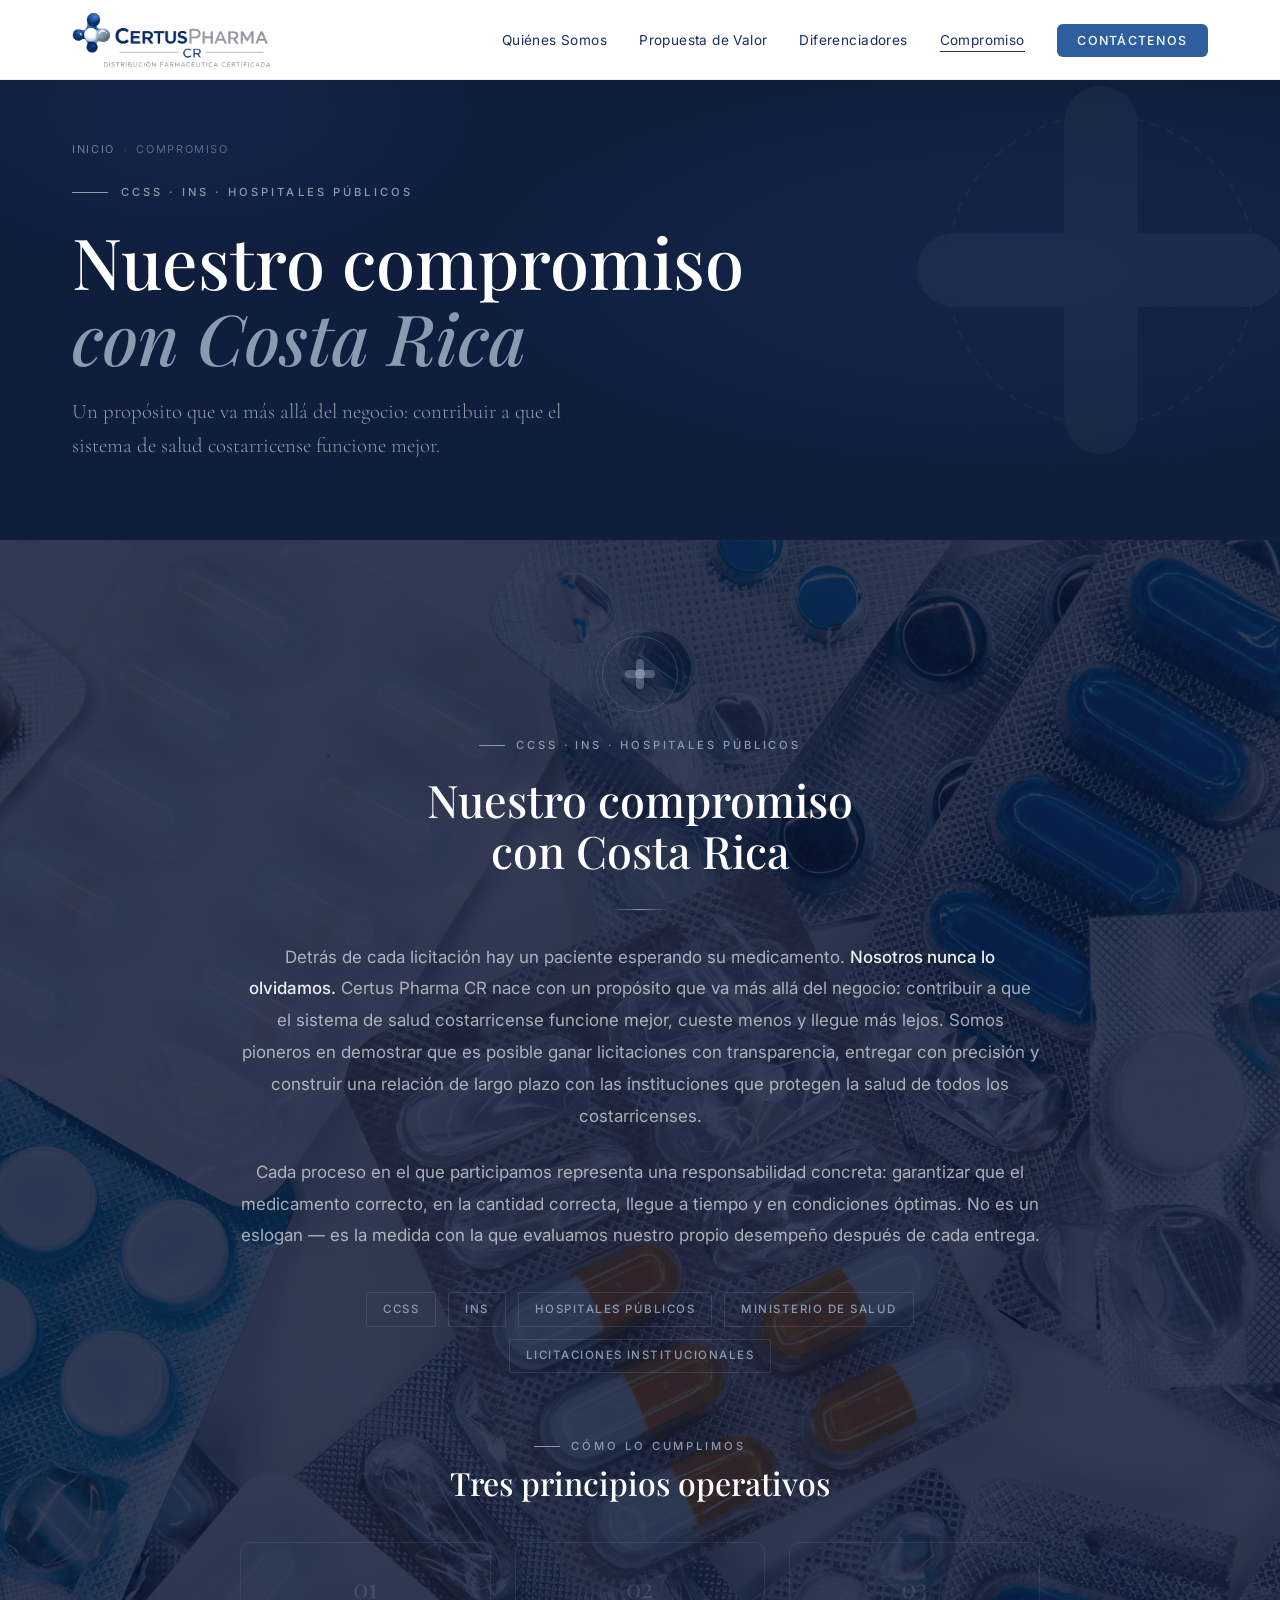
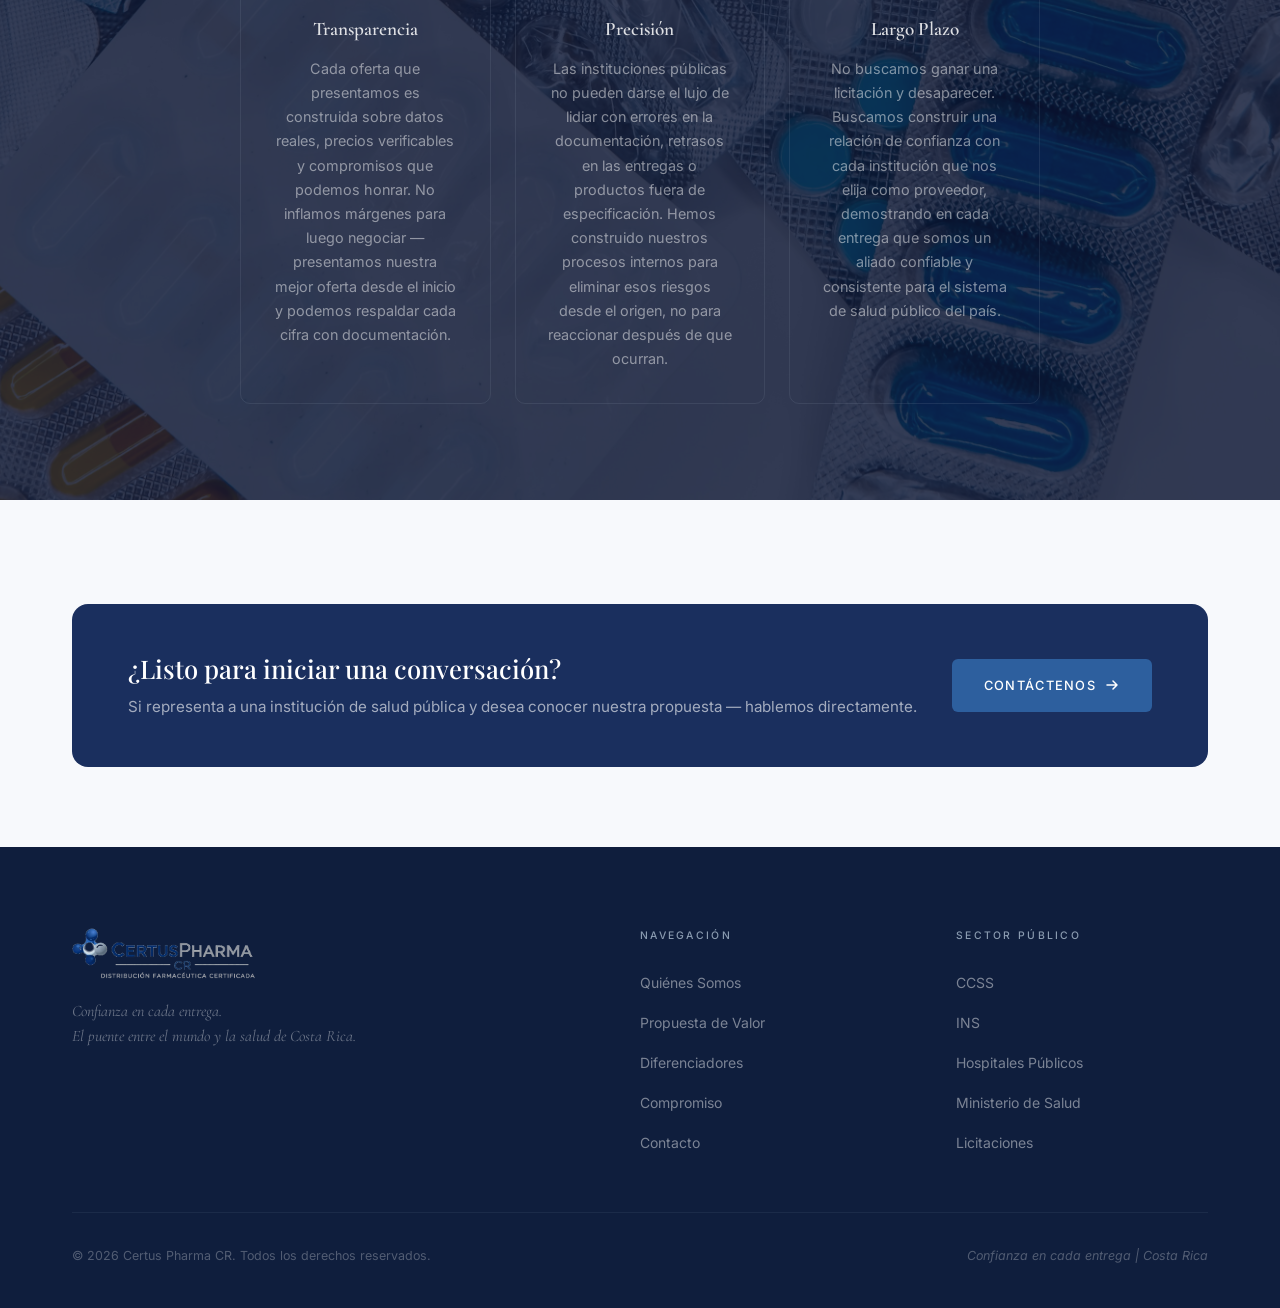
==== compromiso.html @ e78e5c55 "Update dates in all pages footer" ====
<!DOCTYPE html>
<html lang="es">
<head>
    <meta charset="UTF-8">
    <meta name="viewport" content="width=device-width, initial-scale=1.0">
    <title>Compromiso con Costa Rica | Certus Pharma CR</title>
    <meta name="description" content="El compromiso de Certus Pharma CR con el sistema de salud público costarricense — CCSS, INS y hospitales públicos. Transparencia, precisión y relaciones de largo plazo.">
    <link rel="preconnect" href="https://fonts.googleapis.com">
    <link rel="preconnect" href="https://fonts.gstatic.com" crossorigin>
    <link href="https://fonts.googleapis.com/css2?family=Playfair+Display:ital,wght@0,400;0,500;0,600;0,700;1,400;1,500&family=Cormorant+Garamond:ital,wght@0,300;0,400;0,500;0,600;1,300;1,400&family=Inter:wght@300;400;500;600&display=swap" rel="stylesheet">
    <link rel="stylesheet" href="css/style.css">
</head>
<body>

    <!-- NAVIGATION -->
    <header>
        <nav class="nav" id="mainNav" aria-label="Navegación principal">
            <div class="container">
                <div class="nav__inner">
                    <a href="index.html" class="nav__logo" aria-label="Certus Pharma CR — Inicio">
                        <img src="images/certus_logo.png" alt="Certus Pharma CR" class="nav__logo-img">
                    </a>
                    <ul class="nav__menu" role="list">
                        <li><a href="quienes-somos.html"   class="nav__link">Quiénes Somos</a></li>
                        <li><a href="propuesta-valor.html" class="nav__link">Propuesta de Valor</a></li>
                        <li><a href="diferenciadores.html" class="nav__link">Diferenciadores</a></li>
                        <li><a href="compromiso.html"      class="nav__link nav__link--active" aria-current="page">Compromiso</a></li>
                        <li><a href="contacto.html"        class="nav__cta-btn">Contáctenos</a></li>
                    </ul>
                    <button class="nav__hamburger" id="hamburger" aria-label="Abrir menú" aria-expanded="false">
                        <span></span><span></span><span></span>
                    </button>
                </div>
            </div>
        </nav>
        <div class="nav__mobile-overlay" id="mobileOverlay" role="dialog" aria-modal="true" aria-label="Menú móvil">
            <a href="quienes-somos.html"   class="nav__mobile-link">Quiénes Somos</a>
            <a href="propuesta-valor.html" class="nav__mobile-link">Propuesta de Valor</a>
            <a href="diferenciadores.html" class="nav__mobile-link">Diferenciadores</a>
            <a href="compromiso.html"      class="nav__mobile-link">Compromiso</a>
            <a href="contacto.html"        class="nav__mobile-cta">Contáctenos</a>
        </div>
    </header>

    <main>

        <!-- PAGE HERO -->
        <section class="page-hero" aria-labelledby="page-title">
            <svg class="page-hero__watermark" viewBox="0 0 500 500" fill="none" xmlns="http://www.w3.org/2000/svg" aria-hidden="true">
                <rect x="210" y="50"  width="80" height="400" rx="40" fill="white"/>
                <rect x="50"  y="210" width="400" height="80"  rx="40" fill="white"/>
                <circle cx="250" cy="90"  r="30" fill="white"/>
                <circle cx="250" cy="410" r="30" fill="white"/>
                <circle cx="90"  cy="250" r="30" fill="white"/>
                <circle cx="410" cy="250" r="30" fill="white"/>
                <circle cx="250" cy="250" r="46" fill="white"/>
                <circle cx="250" cy="250" r="168" stroke="white" stroke-width="2" stroke-dasharray="10 8"/>
                <circle cx="250" cy="250" r="220" stroke="white" stroke-width="1" stroke-dasharray="4 12" opacity="0.6"/>
            </svg>
            <div class="container">
                <div class="page-hero__content">
                    <nav class="page-hero__breadcrumb" aria-label="Ruta de navegación">
                        <a href="index.html">Inicio</a>
                        <span class="page-hero__breadcrumb-sep" aria-hidden="true">›</span>
                        <span>Compromiso</span>
                    </nav>
                    <p class="page-hero__eyebrow">CCSS · INS · Hospitales Públicos</p>
                    <h1 class="page-hero__title" id="page-title">
                        Nuestro compromiso<br><em>con Costa Rica</em>
                    </h1>
                    <p class="page-hero__subtitle">
                        Un propósito que va más allá del negocio: contribuir a que el sistema de salud costarricense funcione mejor.
                    </p>
                </div>
            </div>
        </section>

        <!-- MAIN COMMITMENT SECTION -->
        <section class="commitment commitment--photo section-pad" aria-labelledby="commitment-heading"
                 style="background-image: url('images/roberto-sorin-RS0-h_pyByk-unsplash.jpg');">
            <div class="commitment__glow" aria-hidden="true"></div>
            <div class="container">
                <div class="commitment__inner">

                    <div class="commitment__seal fade-in" aria-hidden="true">
                        <svg width="34" height="34" viewBox="0 0 34 34" fill="none">
                            <rect x="13" y="2"  width="8"  height="30" rx="4" fill="rgba(138,155,176,0.45)"/>
                            <rect x="2"  y="13" width="30" height="8"  rx="4" fill="rgba(138,155,176,0.45)"/>
                            <circle cx="17" cy="17" r="5" fill="rgba(138,155,176,0.75)"/>
                        </svg>
                    </div>

                    <p class="label label--light label--center fade-in fd1">CCSS · INS · Hospitales Públicos</p>
                    <h2 id="commitment-heading" class="commitment__title fade-in fd2">
                        Nuestro compromiso<br>con Costa Rica
                    </h2>

                    <div class="commitment__rule fade-in fd3" aria-hidden="true"></div>

                    <p class="commitment__body fade-in fd3">
                        Detrás de cada licitación hay un paciente esperando su medicamento. <strong>Nosotros nunca lo olvidamos.</strong> Certus Pharma CR nace con un propósito que va más allá del negocio: contribuir a que el sistema de salud costarricense funcione mejor, cueste menos y llegue más lejos. Somos pioneros en demostrar que es posible ganar licitaciones con transparencia, entregar con precisión y construir una relación de largo plazo con las instituciones que protegen la salud de todos los costarricenses.
                    </p>

                    <p class="commitment__body fade-in fd4" style="margin-top:-1rem;">
                        Cada proceso en el que participamos representa una responsabilidad concreta: garantizar que el medicamento correcto, en la cantidad correcta, llegue a tiempo y en condiciones óptimas. No es un eslogan — es la medida con la que evaluamos nuestro propio desempeño después de cada entrega.
                    </p>

                    <div class="commitment__tags fade-in fd5">
                        <span class="commitment__tag">CCSS</span>
                        <span class="commitment__tag">INS</span>
                        <span class="commitment__tag">Hospitales Públicos</span>
                        <span class="commitment__tag">Ministerio de Salud</span>
                        <span class="commitment__tag">Licitaciones Institucionales</span>
                    </div>

                    <!-- Commitment pillars -->
                    <div class="commitment-pillars">
                        <p class="label label--light label--center fade-in" style="margin-bottom:0.5rem;">Cómo lo cumplimos</p>
                        <h2 class="commitment__title fade-in fd1" style="font-size:clamp(1.6rem,2.5vw,2.2rem);">Tres principios operativos</h2>
                        <div class="commitment-pillars__grid">
                            <div class="cpillar fade-in fd1">
                                <p class="cpillar__num" aria-hidden="true">01</p>
                                <p class="cpillar__title">Transparencia</p>
                                <p class="cpillar__desc">Cada oferta que presentamos es construida sobre datos reales, precios verificables y compromisos que podemos honrar. No inflamos márgenes para luego negociar — presentamos nuestra mejor oferta desde el inicio y podemos respaldar cada cifra con documentación.</p>
                            </div>
                            <div class="cpillar fade-in fd2">
                                <p class="cpillar__num" aria-hidden="true">02</p>
                                <p class="cpillar__title">Precisión</p>
                                <p class="cpillar__desc">Las instituciones públicas no pueden darse el lujo de lidiar con errores en la documentación, retrasos en las entregas o productos fuera de especificación. Hemos construido nuestros procesos internos para eliminar esos riesgos desde el origen, no para reaccionar después de que ocurran.</p>
                            </div>
                            <div class="cpillar fade-in fd3">
                                <p class="cpillar__num" aria-hidden="true">03</p>
                                <p class="cpillar__title">Largo Plazo</p>
                                <p class="cpillar__desc">No buscamos ganar una licitación y desaparecer. Buscamos construir una relación de confianza con cada institución que nos elija como proveedor, demostrando en cada entrega que somos un aliado confiable y consistente para el sistema de salud público del país.</p>
                            </div>
                        </div>
                    </div>

                </div>
            </div>
        </section>

        <!-- CTA -->
        <section style="background-color:var(--color-bg-light);padding:5rem 0;">
            <div class="container">
                <div class="home-cta fade-in">
                    <div class="home-cta__text">
                        <h3>¿Listo para iniciar una conversación?</h3>
                        <p>Si representa a una institución de salud pública y desea conocer nuestra propuesta — hablemos directamente.</p>
                    </div>
                    <a href="contacto.html" class="btn btn--primary">
                        Contáctenos
                        <svg width="16" height="16" viewBox="0 0 16 16" fill="none" aria-hidden="true">
                            <path d="M3 8h10M9 4l4 4-4 4" stroke="currentColor" stroke-width="1.5" stroke-linecap="round" stroke-linejoin="round"/>
                        </svg>
                    </a>
                </div>
            </div>
        </section>

    </main>

    <!-- FOOTER -->
    <footer class="footer" aria-label="Pie de página">
        <div class="container">
            <div class="footer__main">
                <div>
                    <img src="images/certus_logo.png" alt="Certus Pharma CR" class="footer__logo-img">
                    <p class="footer__tagline">
                        Confianza en cada entrega.<br>
                        El puente entre el mundo y la salud de Costa Rica.
                    </p>
                </div>
                <nav aria-label="Navegación del pie">
                    <p class="footer__col-title">Navegación</p>
                    <ul class="footer__links" role="list">
                        <li><a href="quienes-somos.html"   class="footer__link">Quiénes Somos</a></li>
                        <li><a href="propuesta-valor.html" class="footer__link">Propuesta de Valor</a></li>
                        <li><a href="diferenciadores.html" class="footer__link">Diferenciadores</a></li>
                        <li><a href="compromiso.html"      class="footer__link">Compromiso</a></li>
                        <li><a href="contacto.html"        class="footer__link">Contacto</a></li>
                    </ul>
                </nav>
                <div>
                    <p class="footer__col-title">Sector Público</p>
                    <ul class="footer__links" role="list">
                        <li><span class="footer__link footer__link--static">CCSS</span></li>
                        <li><span class="footer__link footer__link--static">INS</span></li>
                        <li><span class="footer__link footer__link--static">Hospitales Públicos</span></li>
                        <li><span class="footer__link footer__link--static">Ministerio de Salud</span></li>
                        <li><span class="footer__link footer__link--static">Licitaciones</span></li>
                    </ul>
                </div>
            </div>
            <div class="footer__bottom">
                <p class="footer__copy">&copy; 2026 Certus Pharma CR. Todos los derechos reservados.</p>
                <p class="footer__bottom-tag">Confianza en cada entrega | Costa Rica</p>
            </div>
        </div>
    </footer>

    <script src="js/main.js"></script>
</body>
</html>
---- css/style.css ----
/* ==============================================
   CUSTOM PROPERTIES
=============================================== */
:root {
    --color-primary:     #1A2F5E;
    --color-secondary:   #2D5F9E;
    --color-accent:      #8A9BB0;
    --color-bg-light:    #F7F9FC;
    --color-bg-dark:     #0F1E3D;
    --color-body:        #2C3547;
    --color-white:       #FFFFFF;
    --color-border:      rgba(138, 155, 176, 0.2);
    --color-card-border: rgba(45, 95, 158, 0.14);

    --font-headline:    'Playfair Display', Georgia, serif;
    --font-subheading:  'Cormorant Garamond', Georgia, serif;
    --font-body:        'Inter', system-ui, -apple-system, sans-serif;

    --nav-height:   80px;
    --radius-sm:    6px;
    --radius-md:    10px;
    --radius-lg:    16px;

    --transition:   0.3s cubic-bezier(0.4, 0, 0.2, 1);
    --shadow-sm:    0 1px 3px rgba(15, 30, 61, 0.08);
    --shadow-md:    0 4px 16px rgba(15, 30, 61, 0.10), 0 2px 8px rgba(15, 30, 61, 0.06);
    --shadow-lg:    0 16px 48px rgba(15, 30, 61, 0.14), 0 4px 16px rgba(15, 30, 61, 0.08);
}

/* ==============================================
   RESET & BASE
=============================================== */
*, *::before, *::after {
    box-sizing: border-box;
    margin: 0;
    padding: 0;
}

html {
    scroll-behavior: smooth;
    font-size: 16px;
    -webkit-font-smoothing: antialiased;
    -moz-osx-font-smoothing: grayscale;
}

body {
    font-family: var(--font-body);
    color: var(--color-body);
    background-color: var(--color-bg-light);
    line-height: 1.7;
    overflow-x: hidden;
}

img  { max-width: 100%; display: block; }
a    { text-decoration: none; color: inherit; }
ul   { list-style: none; }
button { cursor: pointer; border: none; background: none; font-family: inherit; }

h1 { font-family: var(--font-headline); font-size: clamp(2.6rem, 5.5vw, 4.75rem); line-height: 1.08; font-weight: 500; }
h2 { font-family: var(--font-headline); font-size: clamp(2rem,   3.5vw, 3.1rem);  line-height: 1.15; font-weight: 500; }
h3 { font-family: var(--font-subheading); font-size: clamp(1.2rem, 1.8vw, 1.6rem); line-height: 1.3;  font-weight: 600; }
p  { font-size: 1rem; line-height: 1.78; }

/* ==============================================
   LAYOUT
=============================================== */
.container {
    width: 100%;
    max-width: 1200px;
    margin: 0 auto;
    padding: 0 2rem;
}

.section-pad {
    padding: 6rem 0;
}

/* ==============================================
   ENTRANCE ANIMATIONS
=============================================== */
.fade-in {
    opacity: 0;
    transform: translateY(22px);
    transition: opacity 0.72s ease, transform 0.72s ease;
}
.fade-in.visible {
    opacity: 1;
    transform: translateY(0);
}
.fd1 { transition-delay: 0.10s; }
.fd2 { transition-delay: 0.20s; }
.fd3 { transition-delay: 0.30s; }
.fd4 { transition-delay: 0.40s; }
.fd5 { transition-delay: 0.50s; }
.fd6 { transition-delay: 0.60s; }

/* ==============================================
   SECTION LABEL
=============================================== */
.label {
    display: inline-flex;
    align-items: center;
    gap: 0.7rem;
    font-family: var(--font-body);
    font-size: 0.7rem;
    font-weight: 500;
    letter-spacing: 0.26em;
    text-transform: uppercase;
    color: var(--color-secondary);
    margin-bottom: 1.1rem;
}
.label::before {
    content: '';
    display: block;
    width: 26px;
    height: 1px;
    background-color: var(--color-secondary);
    flex-shrink: 0;
}
.label--light         { color: var(--color-accent); }
.label--light::before { background-color: var(--color-accent); }
.label--center        { display: flex; justify-content: center; }

/* ==============================================
   BUTTONS
=============================================== */
.btn {
    display: inline-flex;
    align-items: center;
    gap: 0.5rem;
    font-family: var(--font-body);
    font-size: 0.8rem;
    font-weight: 500;
    letter-spacing: 0.1em;
    text-transform: uppercase;
    border-radius: var(--radius-sm);
    padding: 0.95rem 2rem;
    transition: background-color var(--transition), transform var(--transition), box-shadow var(--transition);
}
.btn--primary {
    color: var(--color-white);
    background-color: var(--color-secondary);
}
.btn--primary:hover {
    background-color: #245098;
    transform: translateY(-2px);
    box-shadow: 0 8px 28px rgba(45, 95, 158, 0.38);
}
.btn--dark {
    color: var(--color-white);
    background-color: var(--color-primary);
}
.btn--dark:hover {
    background-color: var(--color-secondary);
    transform: translateY(-2px);
}
.btn--ghost {
    color: rgba(255,255,255,0.72);
    border-bottom: 1px solid rgba(255,255,255,0.28);
    padding: 0 0 3px;
    border-radius: 0;
    letter-spacing: 0.05em;
    font-size: 0.875rem;
    text-transform: none;
    font-weight: 400;
}
.btn--ghost:hover {
    color: var(--color-white);
    border-color: var(--color-white);
}

/* ==============================================
   NAVIGATION
=============================================== */
.nav {
    position: fixed;
    inset: 0 0 auto 0;
    height: var(--nav-height);
    z-index: 1000;
    display: flex;
    align-items: center;
    background-color: #FFFFFF;
    border-bottom: 1px solid #E8EDF4;
    transition: background-color var(--transition), box-shadow var(--transition);
}
.nav.scrolled {
    background-color: #FFFFFF;
    box-shadow: 0 1px 0 #E8EDF4, 0 4px 16px rgba(26,47,94,0.06);
}

.nav__inner {
    display: flex;
    align-items: center;
    justify-content: space-between;
    width: 100%;
}

/* Logo — image */
.nav__logo {
    display: flex;
    align-items: center;
    line-height: 1;
}
.nav__logo-img {
    width: 200px;
    height: auto;
    display: block;
    object-fit: contain;
}

/* Fallback text logo (unused when image present) */
.nav__logo-main {
    font-family: var(--font-headline);
    font-size: 1.3rem;
    font-weight: 700;
    color: var(--color-white);
    letter-spacing: 0.05em;
}
.nav__logo-sub {
    font-family: var(--font-body);
    font-size: 0.58rem;
    font-weight: 400;
    letter-spacing: 0.2em;
    text-transform: uppercase;
    color: var(--color-accent);
    margin-top: 3px;
}

.nav__menu {
    display: flex;
    align-items: center;
    gap: 2rem;
}
.nav__link {
    font-size: 0.85rem;
    font-weight: 400;
    color: #1A2F5E;
    letter-spacing: 0.03em;
    position: relative;
    transition: color var(--transition);
}
.nav__link::after {
    content: '';
    position: absolute;
    bottom: -4px;
    left: 0;
    right: 0;
    height: 1px;
    background-color: #1A2F5E;
    transform: scaleX(0);
    transform-origin: right;
    transition: transform var(--transition);
}
.nav__link:hover           { color: var(--color-secondary); }
.nav__link:hover::after    { transform: scaleX(1); transform-origin: left; }
.nav__link--active         { color: #1A2F5E; }
.nav__link--active::after  { transform: scaleX(1); }

.nav__cta-btn {
    font-size: 0.78rem;
    font-weight: 500;
    letter-spacing: 0.1em;
    text-transform: uppercase;
    color: var(--color-white);
    background-color: var(--color-secondary);
    padding: 0.58rem 1.3rem;
    border-radius: var(--radius-sm);
    transition: background-color var(--transition), transform var(--transition);
}
.nav__cta-btn:hover {
    background-color: var(--color-primary);
    transform: translateY(-1px);
}

/* Hamburger */
.nav__hamburger {
    display: none;
    flex-direction: column;
    gap: 5px;
    padding: 4px 2px;
}
.nav__hamburger span {
    display: block;
    width: 23px;
    height: 2px;
    background-color: #1A2F5E;
    border-radius: 2px;
    transition: transform var(--transition), opacity var(--transition);
}
.nav__hamburger.is-open span:nth-child(1) { transform: translateY(7px) rotate(45deg); }
.nav__hamburger.is-open span:nth-child(2) { opacity: 0; transform: scaleX(0); }
.nav__hamburger.is-open span:nth-child(3) { transform: translateY(-7px) rotate(-45deg); }

/* Mobile overlay */
.nav__mobile-overlay {
    display: none;
    position: fixed;
    inset: var(--nav-height) 0 0 0;
    background-color: rgba(9, 16, 38, 0.97);
    backdrop-filter: blur(16px);
    z-index: 999;
    flex-direction: column;
    align-items: center;
    justify-content: center;
    gap: 2rem;
}
.nav__mobile-overlay.is-open { display: flex; }
.nav__mobile-link {
    font-family: var(--font-headline);
    font-size: 2rem;
    color: rgba(255,255,255,0.85);
    transition: color var(--transition);
}
.nav__mobile-link:hover { color: var(--color-accent); }
.nav__mobile-cta {
    font-size: 0.85rem;
    font-weight: 500;
    letter-spacing: 0.12em;
    text-transform: uppercase;
    color: var(--color-white);
    background-color: var(--color-secondary);
    padding: 0.9rem 2.4rem;
    border-radius: var(--radius-sm);
    margin-top: 0.5rem;
}

/* ==============================================
   HERO — full viewport (homepage)
=============================================== */
.hero {
    position: relative;
    min-height: 100vh;
    display: flex;
    align-items: center;
    background-color: var(--color-bg-dark);
    background-image: url('../images/NORDIC-Blog_Handling-Pharmaceuticals-in-the-Cold-Chain_feat-1024x538.jpg');
    background-size: cover;
    background-position: center;
    overflow: hidden;
}
.hero::before {
    content: '';
    position: absolute;
    inset: 0;
    background: rgba(10, 20, 50, 0.75);
    pointer-events: none;
}

.hero__watermark {
    position: absolute;
    top: 50%;
    right: -4%;
    transform: translateY(-50%);
    width: min(58vw, 580px);
    opacity: 0.045;
    pointer-events: none;
    animation: watermarkFloat 14s ease-in-out infinite;
}
@keyframes watermarkFloat {
    0%,100% { transform: translateY(-50%) rotate(0deg) scale(1); }
    30%      { transform: translateY(-52%) rotate(1.5deg) scale(1.01); }
    65%      { transform: translateY(-48%) rotate(-1.5deg) scale(0.99); }
}

.hero__content {
    position: relative;
    z-index: 2;
    padding-top: calc(var(--nav-height) + 4rem);
    padding-bottom: 5rem;
    max-width: 760px;
}

.hero__eyebrow {
    display: flex;
    align-items: center;
    gap: 0.8rem;
    font-size: 0.7rem;
    font-weight: 500;
    letter-spacing: 0.28em;
    text-transform: uppercase;
    color: var(--color-accent);
    margin-bottom: 1.75rem;
}
.hero__eyebrow::before {
    content: '';
    display: block;
    width: 36px;
    height: 1px;
    background-color: var(--color-accent);
}

.hero__title           { color: var(--color-white); margin-bottom: 1.75rem; }
.hero__title em        { font-style: italic; color: var(--color-accent); }

.hero__subtitle {
    font-family: var(--font-subheading);
    font-size: clamp(1.1rem, 2vw, 1.45rem);
    font-weight: 300;
    color: rgba(255,255,255,0.6);
    line-height: 1.65;
    margin-bottom: 2.75rem;
    max-width: 520px;
}

.hero__actions {
    display: flex;
    align-items: center;
    gap: 2rem;
    flex-wrap: wrap;
}

/* Scroll hint */
.hero__scroll {
    position: absolute;
    bottom: 2.5rem;
    left: 50%;
    transform: translateX(-50%);
    display: flex;
    flex-direction: column;
    align-items: center;
    gap: 8px;
    color: rgba(255,255,255,0.28);
    font-size: 0.65rem;
    letter-spacing: 0.2em;
    text-transform: uppercase;
    animation: scrollBounce 2.8s ease-in-out infinite;
}
@keyframes scrollBounce {
    0%,100% { transform: translateX(-50%) translateY(0); }
    50%      { transform: translateX(-50%) translateY(7px); }
}
.hero__scroll-arrow {
    width: 18px;
    height: 18px;
    border-right: 1px solid rgba(255,255,255,0.3);
    border-bottom: 1px solid rgba(255,255,255,0.3);
    transform: rotate(45deg);
}

/* ==============================================
   PAGE HERO — 60vh (inner pages)
=============================================== */
.page-hero {
    position: relative;
    min-height: 60vh;
    display: flex;
    align-items: center;
    background-color: var(--color-bg-dark);
    overflow: hidden;
}
.page-hero::before {
    content: '';
    position: absolute;
    inset: 0;
    background:
        radial-gradient(ellipse 70% 60% at 80% 50%, rgba(45,95,158,0.13) 0%, transparent 65%),
        radial-gradient(ellipse 40% 50% at 15% 20%, rgba(26,47,94,0.4) 0%, transparent 60%);
    pointer-events: none;
}

.page-hero__watermark {
    position: absolute;
    top: 50%;
    right: -4%;
    transform: translateY(-50%);
    width: min(46vw, 460px);
    opacity: 0.035;
    pointer-events: none;
    animation: watermarkFloat 14s ease-in-out infinite;
}

.page-hero__content {
    position: relative;
    z-index: 2;
    padding-top: calc(var(--nav-height) + 3.5rem);
    padding-bottom: 4.5rem;
    max-width: 760px;
}

.page-hero__breadcrumb {
    display: flex;
    align-items: center;
    gap: 0.5rem;
    font-size: 0.68rem;
    font-weight: 400;
    letter-spacing: 0.15em;
    text-transform: uppercase;
    color: rgba(255,255,255,0.32);
    margin-bottom: 1.5rem;
}
.page-hero__breadcrumb a {
    color: rgba(255,255,255,0.42);
    transition: color var(--transition);
}
.page-hero__breadcrumb a:hover  { color: var(--color-accent); }
.page-hero__breadcrumb-sep      { opacity: 0.4; font-size: 0.6rem; }

.page-hero__eyebrow {
    display: flex;
    align-items: center;
    gap: 0.8rem;
    font-size: 0.7rem;
    font-weight: 500;
    letter-spacing: 0.28em;
    text-transform: uppercase;
    color: var(--color-accent);
    margin-bottom: 1.25rem;
}
.page-hero__eyebrow::before {
    content: '';
    display: block;
    width: 36px;
    height: 1px;
    background-color: var(--color-accent);
}

.page-hero__title {
    color: var(--color-white);
    margin-bottom: 1.25rem;
}
.page-hero__title em { font-style: italic; color: var(--color-accent); }

.page-hero__subtitle {
    font-family: var(--font-subheading);
    font-size: clamp(1rem, 1.8vw, 1.3rem);
    font-weight: 300;
    color: rgba(255,255,255,0.55);
    line-height: 1.65;
    max-width: 520px;
}

/* ==============================================
   HOMEPAGE SECTION PREVIEWS
=============================================== */
.previews {
    background-color: var(--color-white);
}

.previews__header {
    max-width: 600px;
    margin-bottom: 4rem;
}
.previews__header h2 { color: var(--color-primary); margin-top: 0.5rem; }

.previews__grid {
    display: grid;
    grid-template-columns: 1fr 1fr;
    gap: 1.5rem;
    margin-bottom: 1.5rem;
}

.pcard {
    background-color: var(--color-bg-light);
    border: 1px solid var(--color-card-border);
    border-radius: var(--radius-lg);
    padding: 2.5rem;
    display: flex;
    flex-direction: column;
    gap: 0.85rem;
    transition: transform var(--transition), box-shadow var(--transition), border-color var(--transition);
    position: relative;
    overflow: hidden;
}
.pcard::before {
    content: '';
    position: absolute;
    inset: 0 0 auto 0;
    height: 2px;
    background: linear-gradient(90deg, var(--color-primary), var(--color-secondary));
    transform: scaleX(0);
    transform-origin: left;
    transition: transform 0.4s ease;
}
.pcard:hover {
    transform: translateY(-5px);
    box-shadow: var(--shadow-md);
    border-color: rgba(45,95,158,0.22);
}
.pcard:hover::before { transform: scaleX(1); }

.pcard__label {
    font-size: 0.68rem;
    font-weight: 500;
    letter-spacing: 0.22em;
    text-transform: uppercase;
    color: var(--color-secondary);
}
.pcard__title {
    font-family: var(--font-headline);
    font-size: clamp(1.3rem, 1.8vw, 1.6rem);
    font-weight: 500;
    color: var(--color-primary);
    line-height: 1.2;
}
.pcard__excerpt {
    font-size: 0.9rem;
    color: var(--color-body);
    line-height: 1.72;
    flex-grow: 1;
}
.pcard__link {
    display: inline-flex;
    align-items: center;
    gap: 0.45rem;
    font-size: 0.75rem;
    font-weight: 500;
    letter-spacing: 0.1em;
    text-transform: uppercase;
    color: var(--color-secondary);
    margin-top: 0.5rem;
    transition: gap var(--transition), color var(--transition);
}
.pcard:hover .pcard__link { gap: 0.75rem; color: var(--color-primary); }

/* Homepage CTA strip */
.home-cta {
    background-color: var(--color-primary);
    border-radius: var(--radius-lg);
    padding: 3rem 3.5rem;
    display: flex;
    align-items: center;
    justify-content: space-between;
    gap: 2rem;
    flex-wrap: wrap;
    margin-top: 1.5rem;
}
.home-cta__text h3 {
    font-family: var(--font-headline);
    font-size: clamp(1.3rem, 2vw, 1.75rem);
    font-weight: 500;
    color: var(--color-white);
    margin-bottom: 0.5rem;
}
.home-cta__text p {
    font-size: 0.95rem;
    color: rgba(255,255,255,0.6);
    line-height: 1.65;
}
.home-cta .btn--primary {
    background-color: var(--color-secondary);
    flex-shrink: 0;
}
.home-cta .btn--primary:hover { background-color: #245098; }

/* ==============================================
   ABOUT / QUIÉNES SOMOS
=============================================== */
.about {
    background-color: var(--color-white);
}

.about__grid {
    display: grid;
    grid-template-columns: 1fr 1fr;
    gap: 5rem;
    align-items: center;
}

.about__text h2          { color: var(--color-primary); margin-bottom: 1.5rem; }
.about__text > p {
    font-size: 1.05rem;
    color: var(--color-body);
    line-height: 1.82;
}

.about__mv {
    margin-top: 3rem;
    display: grid;
    grid-template-columns: 1fr 1fr;
    gap: 1.25rem;
}
.about__mv-card {
    padding: 1.5rem;
    background-color: var(--color-bg-light);
    border-left: 2px solid var(--color-secondary);
}
.about__mv-card h3 {
    font-family: var(--font-subheading);
    font-size: 1.05rem;
    font-weight: 600;
    color: var(--color-primary);
    margin-bottom: 0.6rem;
}
.about__mv-card p {
    font-size: 0.9rem;
    line-height: 1.68;
    color: var(--color-body);
}

/* Decorative visual */
.about__visual {
    display: flex;
    align-items: center;
    justify-content: center;
}
.about__visual-wrap {
    position: relative;
    width: min(100%, 400px);
    aspect-ratio: 1;
}
.about__ring             { position: absolute; border-radius: 50%; }
.about__ring--a          { inset: 0;   border: 1px solid rgba(45,95,158,0.10); }
.about__ring--b          { inset: 10%; border: 1px solid rgba(45,95,158,0.09); }
.about__ring--c          { inset: 22%; border: 1px solid rgba(45,95,158,0.08); }
.about__ring--d          { inset: 36%; border: 1px solid rgba(45,95,158,0.12); }
.about__ring--e {
    inset: 0;
    border: 1px dashed rgba(45,95,158,0.07);
    border-radius: 50%;
    animation: ringRotate 40s linear infinite;
}
@keyframes ringRotate { to { transform: rotate(360deg); } }
.about__cross {
    position: absolute;
    top: 50%;
    left: 50%;
    transform: translate(-50%, -50%);
}

/* About photo (replaces decorative rings on quienes-somos) */
.about__img-wrap {
    position: relative;
    border-radius: var(--radius-sm);
    overflow: hidden;
    width: 100%;
    min-height: 480px;
    align-self: stretch;
}
.about__photo {
    width: 100%;
    height: 100%;
    object-fit: cover;
    display: block;
    border-radius: var(--radius-sm);
}
.about__img-wrap::after {
    content: '';
    position: absolute;
    inset: 0;
    background: rgba(26, 47, 94, 0.15);
    border-radius: var(--radius-sm);
    pointer-events: none;
}

/* Founding pillars (quienes-somos detail) */
.founding-pillars {
    margin-top: 4rem;
}
.founding-pillars__grid {
    display: grid;
    grid-template-columns: 1fr 1fr;
    gap: 1.5rem;
    margin-top: 2rem;
}
.fpillar {
    padding: 2rem;
    background-color: var(--color-bg-light);
    border: 1px solid var(--color-card-border);
    border-radius: var(--radius-md);
    border-top: 2px solid var(--color-secondary);
    transition: transform var(--transition), box-shadow var(--transition);
}
.fpillar:hover {
    transform: translateY(-4px);
    box-shadow: var(--shadow-md);
}
.fpillar__num {
    font-family: var(--font-headline);
    font-size: 1.6rem;
    font-weight: 400;
    color: rgba(45,95,158,0.18);
    line-height: 1;
    margin-bottom: 0.75rem;
}
.fpillar__title {
    font-family: var(--font-subheading);
    font-size: 1.2rem;
    font-weight: 600;
    color: var(--color-primary);
    margin-bottom: 0.6rem;
}
.fpillar__desc {
    font-size: 0.9rem;
    line-height: 1.7;
    color: var(--color-body);
}

/* ==============================================
   VALUE PROPOSITION
=============================================== */
.values {
    background-color: var(--color-bg-light);
}

.values__header {
    max-width: 600px;
    margin: 0 auto 4.5rem;
    text-align: center;
}
.values__header h2 { color: var(--color-primary); margin-bottom: 0.9rem; }
.values__header p  { color: var(--color-accent); font-size: 1.05rem; }

.values__grid {
    display: grid;
    grid-template-columns: repeat(5, 1fr);
    gap: 1.25rem;
}

/* Full-page values — 2-col expanded layout */
.values-full .values__grid {
    grid-template-columns: 1fr 1fr;
    gap: 1.5rem;
}
.values-full .vcard {
    text-align: left;
    display: grid;
    grid-template-columns: auto 1fr;
    column-gap: 1.5rem;
    row-gap: 0.5rem;
    align-items: start;
    padding: 2.25rem;
}
.values-full .vcard__icon  { margin: 0; grid-row: span 3; align-self: start; margin-top: 2px; }
.values-full .vcard__title { font-size: 1.35rem; margin-bottom: 0; }
.values-full .vcard__desc  { font-size: 0.9rem; grid-column: 2; }
.values-full .vcard__extra {
    grid-column: 2;
    font-size: 0.875rem;
    line-height: 1.7;
    color: var(--color-accent);
    margin-top: 0.25rem;
}
.values-full .vcard:last-child {
    grid-column: 1 / -1;
}

.vcard {
    background-color: var(--color-white);
    border: 1px solid var(--color-card-border);
    border-radius: var(--radius-lg);
    padding: 2.5rem 1.5rem 2rem;
    text-align: center;
    position: relative;
    overflow: hidden;
    transition: transform var(--transition), box-shadow var(--transition), border-color var(--transition);
}
.vcard::before {
    content: '';
    position: absolute;
    inset: 0 0 auto 0;
    height: 3px;
    background: linear-gradient(90deg, var(--color-primary), var(--color-secondary));
    transform: scaleX(0);
    transform-origin: left;
    transition: transform 0.4s ease;
}
.vcard:hover {
    transform: translateY(-7px);
    box-shadow: var(--shadow-lg);
    border-color: rgba(45,95,158,0.22);
}
.vcard:hover::before { transform: scaleX(1); }

.vcard__icon {
    width: 52px;
    height: 52px;
    margin: 0 auto 1.4rem;
    display: flex;
    align-items: center;
    justify-content: center;
    background-color: rgba(45,95,158,0.07);
    border-radius: 12px;
    color: var(--color-secondary);
    flex-shrink: 0;
}
.vcard__title {
    font-family: var(--font-headline);
    font-size: 1.25rem;
    font-weight: 600;
    color: var(--color-primary);
    margin-bottom: 0.6rem;
}
.vcard__desc {
    font-size: 0.875rem;
    color: var(--color-body);
    line-height: 1.65;
}

/* ==============================================
   DIFFERENTIATORS
=============================================== */
.diff {
    background-color: var(--color-white);
}

.diff__header          { max-width: 580px; margin-bottom: 4rem; }
.diff__header h2       { color: var(--color-primary); margin-top: 0.5rem; }

.diff__grid {
    display: grid;
    grid-template-columns: 1fr 1fr;
    gap: 0 4rem;
}

.diff-item {
    display: grid;
    grid-template-columns: 52px 1fr;
    gap: 1.5rem;
    align-items: start;
    padding: 2rem 0;
    border-bottom: 1px solid var(--color-border);
    transition: border-color var(--transition);
}
.diff-item:hover { border-color: rgba(45,95,158,0.35); }

.diff-item__num {
    font-family: var(--font-headline);
    font-size: 2.1rem;
    font-weight: 400;
    color: rgba(45,95,158,0.18);
    line-height: 1;
    transition: color var(--transition);
}
.diff-item:hover .diff-item__num { color: rgba(45,95,158,0.4); }

.diff-item__title {
    font-family: var(--font-subheading);
    font-size: 1.2rem;
    font-weight: 600;
    color: var(--color-primary);
    margin-bottom: 0.45rem;
}
.diff-item__desc {
    font-size: 0.9rem;
    color: var(--color-body);
    line-height: 1.68;
}
.diff-item__extra {
    margin-top: 0.75rem;
    font-size: 0.875rem;
    color: var(--color-accent);
    line-height: 1.65;
}

/* ==============================================
   IMAGE DIVIDER STRIP
=============================================== */
.img-divider {
    height: 280px;
    background-image: url('../images/louis-reed-pwcKF7L4-no-unsplash.jpg');
    background-size: cover;
    background-position: center;
    position: relative;
    overflow: hidden;
}
.img-divider::before {
    content: '';
    position: absolute;
    inset: 0;
    background: rgba(15, 30, 61, 0.65);
    pointer-events: none;
}

/* ==============================================
   COMMITMENT / CCSS
=============================================== */
.commitment {
    background-color: var(--color-bg-dark);
    position: relative;
    overflow: hidden;
}
.commitment__glow {
    position: absolute;
    inset: 0;
    background: radial-gradient(ellipse 50% 60% at 25% 50%, rgba(45,95,158,0.18) 0%, transparent 65%);
    pointer-events: none;
}

.commitment--photo {
    background-size: cover;
    background-position: center;
}
.commitment--photo .commitment__glow {
    background: rgba(10, 20, 50, 0.82);
}

.commitment__inner {
    position: relative;
    z-index: 2;
    max-width: 800px;
    margin: 0 auto;
    text-align: center;
}

.commitment__seal {
    display: inline-flex;
    align-items: center;
    justify-content: center;
    width: 76px;
    height: 76px;
    border-radius: 50%;
    border: 1px solid rgba(138,155,176,0.28);
    margin-bottom: 1.5rem;
    position: relative;
}
.commitment__seal::before {
    content: '';
    position: absolute;
    inset: -7px;
    border-radius: 50%;
    border: 1px solid rgba(138,155,176,0.13);
}
.commitment__seal::after {
    content: '';
    position: absolute;
    inset: -14px;
    border-radius: 50%;
    border: 1px solid rgba(138,155,176,0.06);
}

.commitment__title   { color: var(--color-white); margin-bottom: 1.25rem; }

.commitment__rule {
    width: 56px;
    height: 1px;
    background: linear-gradient(90deg, transparent, var(--color-accent), transparent);
    margin: 2rem auto;
}

.commitment__body {
    font-size: 1.06rem;
    color: rgba(255,255,255,0.62);
    line-height: 1.88;
    margin-bottom: 2.5rem;
}
.commitment__body strong { color: rgba(255,255,255,0.92); font-weight: 500; }

.commitment__tags {
    display: flex;
    flex-wrap: wrap;
    gap: 0.75rem;
    justify-content: center;
}
.commitment__tag {
    font-size: 0.72rem;
    font-weight: 500;
    letter-spacing: 0.13em;
    text-transform: uppercase;
    color: var(--color-accent);
    border: 1px solid rgba(138,155,176,0.22);
    padding: 0.4rem 1rem;
    border-radius: 2px;
}

/* Commitment pillars (detail page) */
.commitment-pillars        { margin-top: 4rem; }
.commitment-pillars h2     { color: var(--color-white); margin-bottom: 0.75rem; }
.commitment-pillars .label { margin-bottom: 0.5rem; }

.commitment-pillars__grid {
    display: grid;
    grid-template-columns: 1fr 1fr 1fr;
    gap: 1.5rem;
    margin-top: 2.5rem;
}
.cpillar {
    padding: 2rem;
    border: 1px solid rgba(138,155,176,0.15);
    border-radius: var(--radius-md);
    transition: border-color var(--transition);
}
.cpillar:hover { border-color: rgba(138,155,176,0.3); }
.cpillar__num {
    font-family: var(--font-headline);
    font-size: 1.6rem;
    font-weight: 400;
    color: rgba(138,155,176,0.25);
    line-height: 1;
    margin-bottom: 0.75rem;
}
.cpillar__title {
    font-family: var(--font-subheading);
    font-size: 1.2rem;
    font-weight: 600;
    color: rgba(255,255,255,0.85);
    margin-bottom: 0.65rem;
}
.cpillar__desc {
    font-size: 0.9rem;
    color: rgba(255,255,255,0.48);
    line-height: 1.68;
}

/* ==============================================
   CONTACT / CTA
=============================================== */
.contact {
    background-color: var(--color-bg-light);
}

.contact__header              { text-align: center; margin-bottom: 4rem; }
.contact__header h2           { color: var(--color-primary); margin-bottom: 1rem; }
.contact__header p {
    font-size: 1.05rem;
    color: var(--color-body);
    max-width: 580px;
    margin: 0 auto;
}

.contact__grid {
    display: grid;
    grid-template-columns: 1fr 1.15fr;
    gap: 5rem;
    align-items: start;
}

.contact__info-title {
    font-family: var(--font-subheading);
    font-size: 1.55rem;
    font-weight: 600;
    color: var(--color-primary);
    margin-bottom: 1.25rem;
}
.contact__info p {
    color: var(--color-body);
    font-size: 0.95rem;
    line-height: 1.78;
    margin-bottom: 1.25rem;
}
.contact__location {
    display: flex;
    align-items: center;
    gap: 0.6rem;
    font-size: 0.85rem;
    color: var(--color-accent);
    margin-bottom: 2rem;
}

.contact-form {
    background-color: var(--color-white);
    border: 1px solid var(--color-card-border);
    border-radius: var(--radius-lg);
    padding: 2.5rem 2.25rem;
    box-shadow: var(--shadow-sm);
}

.form-row {
    display: grid;
    grid-template-columns: 1fr 1fr;
    gap: 1rem;
}
.form-group            { margin-bottom: 1.25rem; }
.form-group label {
    display: block;
    font-size: 0.7rem;
    font-weight: 500;
    letter-spacing: 0.12em;
    text-transform: uppercase;
    color: var(--color-primary);
    margin-bottom: 0.5rem;
}
.form-group input,
.form-group textarea {
    width: 100%;
    font-family: var(--font-body);
    font-size: 0.925rem;
    color: var(--color-body);
    background-color: var(--color-bg-light);
    border: 1px solid rgba(138,155,176,0.28);
    border-radius: var(--radius-sm);
    padding: 0.85rem 1rem;
    outline: none;
    appearance: none;
    -webkit-appearance: none;
    transition: border-color var(--transition), box-shadow var(--transition);
}
.form-group input::placeholder,
.form-group textarea::placeholder {
    color: rgba(138,155,176,0.7);
    font-size: 0.875rem;
}
.form-group input:focus,
.form-group textarea:focus {
    border-color: var(--color-secondary);
    box-shadow: 0 0 0 3px rgba(45,95,158,0.10);
    background-color: var(--color-white);
}
.form-group textarea   { resize: vertical; min-height: 126px; }
.form-submit {
    width: 100%;
    font-family: var(--font-body);
    font-size: 0.8rem;
    font-weight: 500;
    letter-spacing: 0.1em;
    text-transform: uppercase;
    color: var(--color-white);
    background-color: var(--color-primary);
    padding: 1rem;
    border-radius: var(--radius-sm);
    border: none;
    cursor: pointer;
    transition: background-color var(--transition), transform var(--transition);
    margin-top: 0.25rem;
}
.form-submit:hover    { background-color: var(--color-secondary); transform: translateY(-1px); }
.form-submit:disabled { opacity: 0.75; cursor: default; transform: none; }

/* ==============================================
   FOOTER
=============================================== */
.footer {
    background-color: var(--color-bg-dark);
    padding: 5rem 0 2.5rem;
}

.footer__main {
    display: grid;
    grid-template-columns: 2fr 1fr 1fr;
    gap: 4rem;
    padding-bottom: 3.5rem;
    border-bottom: 1px solid rgba(138,155,176,0.1);
    margin-bottom: 2rem;
}

.footer__logo-img {
    height: 52px;
    width: auto;
    display: block;
    object-fit: contain;
    margin-bottom: 1.25rem;
}

.footer__brand-name {
    font-family: var(--font-headline);
    font-size: 1.45rem;
    font-weight: 700;
    color: var(--color-white);
    letter-spacing: 0.04em;
    margin-bottom: 4px;
}
.footer__brand-sub {
    font-size: 0.6rem;
    font-weight: 400;
    letter-spacing: 0.22em;
    text-transform: uppercase;
    color: var(--color-accent);
    margin-bottom: 1.5rem;
}
.footer__tagline {
    font-family: var(--font-subheading);
    font-size: 1rem;
    font-style: italic;
    color: rgba(255,255,255,0.38);
    line-height: 1.6;
}

.footer__col-title {
    font-size: 0.65rem;
    font-weight: 500;
    letter-spacing: 0.22em;
    text-transform: uppercase;
    color: var(--color-accent);
    margin-bottom: 1.5rem;
}
.footer__links         { display: flex; flex-direction: column; gap: 0.8rem; }
.footer__link {
    font-size: 0.875rem;
    color: rgba(255,255,255,0.45);
    transition: color var(--transition);
}
.footer__link:hover        { color: var(--color-white); }
.footer__link--static      { cursor: default; }

.footer__bottom {
    display: flex;
    justify-content: space-between;
    align-items: center;
    flex-wrap: wrap;
    gap: 0.75rem;
}
.footer__copy       { font-size: 0.78rem; color: rgba(255,255,255,0.28); }
.footer__bottom-tag { font-size: 0.78rem; font-style: italic; color: rgba(255,255,255,0.28); }

/* ==============================================
   RESPONSIVE — 1200px
=============================================== */
@media (max-width: 1200px) {
    .values__grid {
        grid-template-columns: repeat(3, 1fr);
    }
    .vcard:nth-child(4) { margin-left: auto; }
    .vcard:nth-child(5) { margin-right: auto; }
    .values__grid .vcard:nth-last-child(-n+2):nth-child(odd):last-child {
        grid-column: 2 / 3;
    }
    .values-full .values__grid {
        grid-template-columns: 1fr 1fr;
    }
    .values-full .vcard:last-child { grid-column: 1 / -1; }
}

/* ==============================================
   RESPONSIVE — 768px
=============================================== */
@media (max-width: 768px) {
    .section-pad { padding: 4rem 0; }

    .nav__menu      { display: none; }
    .nav__hamburger { display: flex; }

    .hero__watermark {
        right: -20%;
        width: 100vw;
        opacity: 0.028;
    }
    .hero__actions { gap: 1.4rem; }

    .page-hero__watermark {
        right: -20%;
        width: 90vw;
        opacity: 0.025;
    }

    .about__grid         { grid-template-columns: 1fr; gap: 2.5rem; }
    .about__visual       { display: none; }
    .about__mv           { grid-template-columns: 1fr; }

    .founding-pillars__grid  { grid-template-columns: 1fr; }

    .values__grid        { grid-template-columns: 1fr 1fr; }
    .vcard:nth-child(4),
    .vcard:nth-child(5)  { margin: 0; }

    .values-full .values__grid { grid-template-columns: 1fr; }
    .values-full .vcard        { grid-template-columns: auto 1fr; }
    .values-full .vcard:last-child { grid-column: auto; }

    .diff__grid          { grid-template-columns: 1fr; gap: 0; }

    .commitment-pillars__grid { grid-template-columns: 1fr; }

    .img-divider             { height: 180px; }

    .contact__grid       { grid-template-columns: 1fr; gap: 2.5rem; }
    .form-row            { grid-template-columns: 1fr; }

    .footer__main        { grid-template-columns: 1fr; gap: 2.5rem; }

    .previews__grid      { grid-template-columns: 1fr; }
    .home-cta            { padding: 2rem; flex-direction: column; align-items: flex-start; }
}

@media (max-width: 480px) {
    .values__grid     { grid-template-columns: 1fr; }
    .hero__actions    { flex-direction: column; align-items: flex-start; }
    .container        { padding: 0 1.25rem; }
    .contact-form     { padding: 1.75rem 1.25rem; }
}
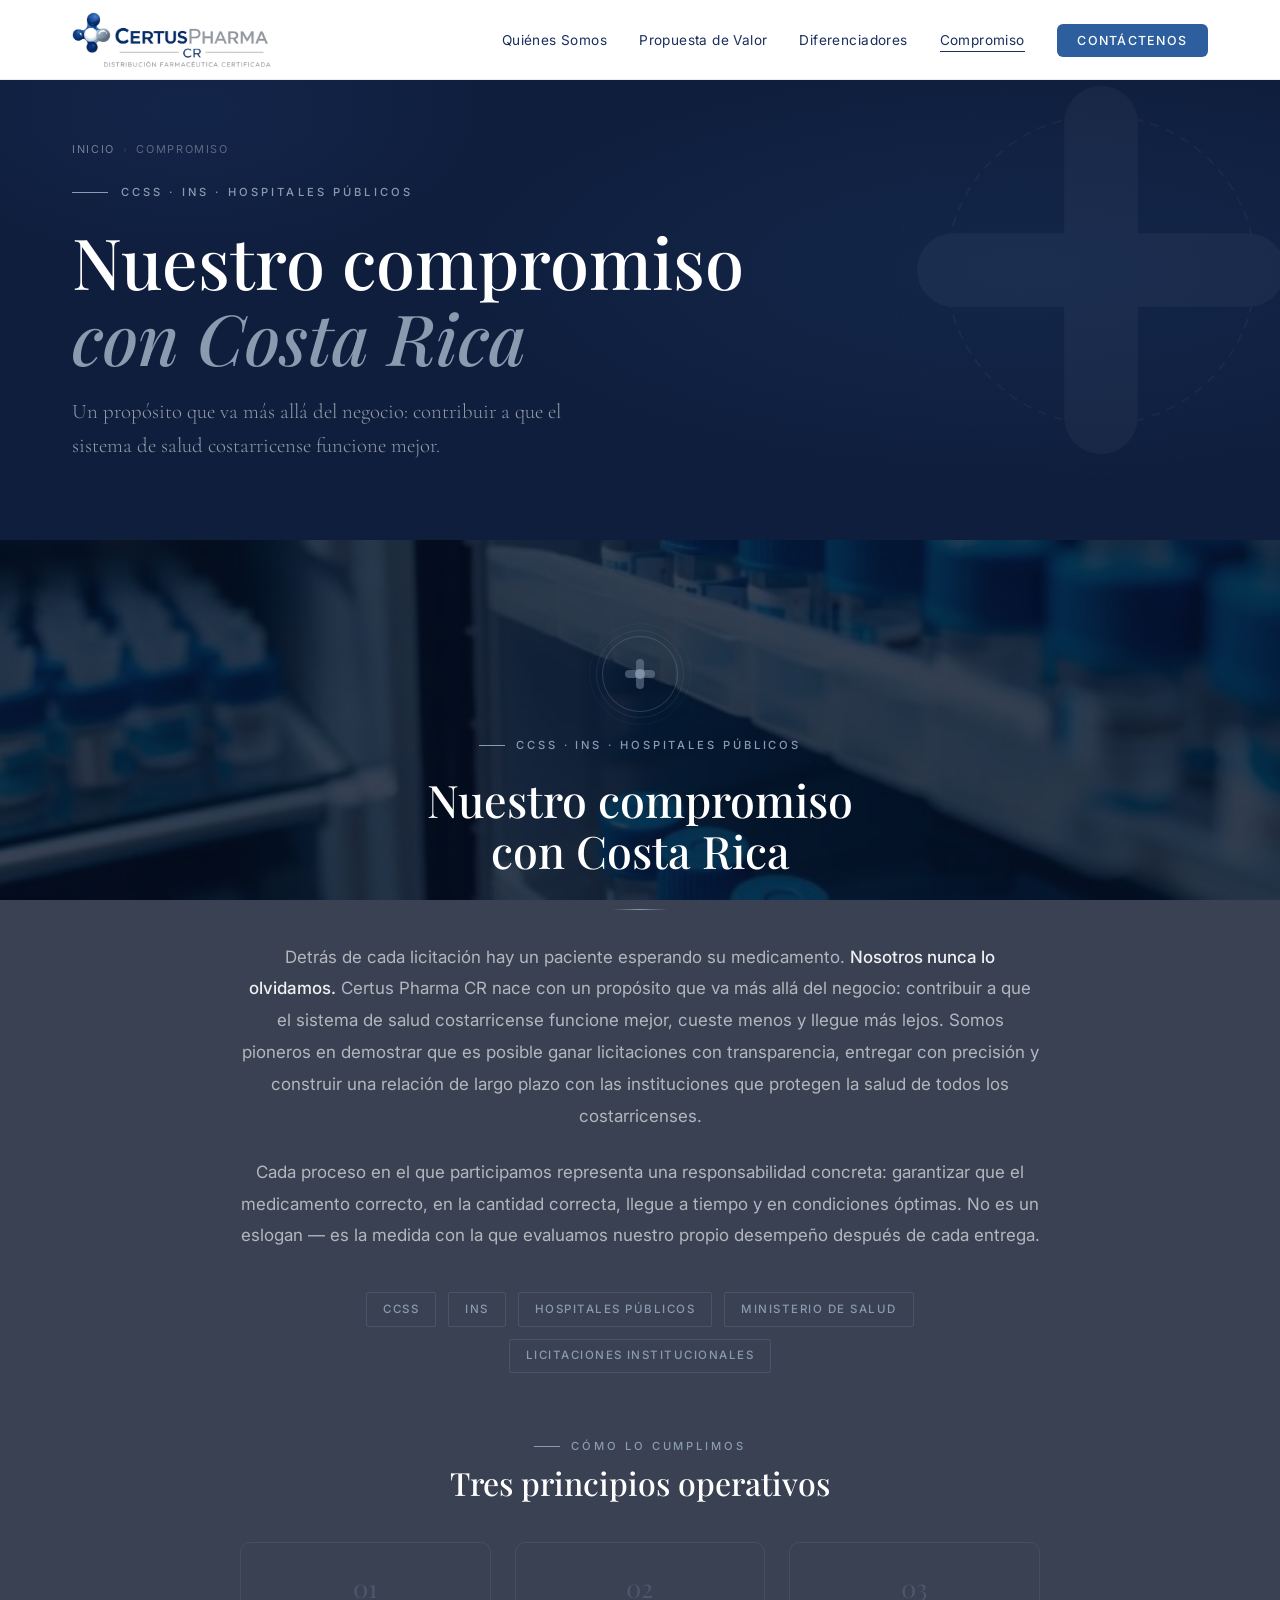
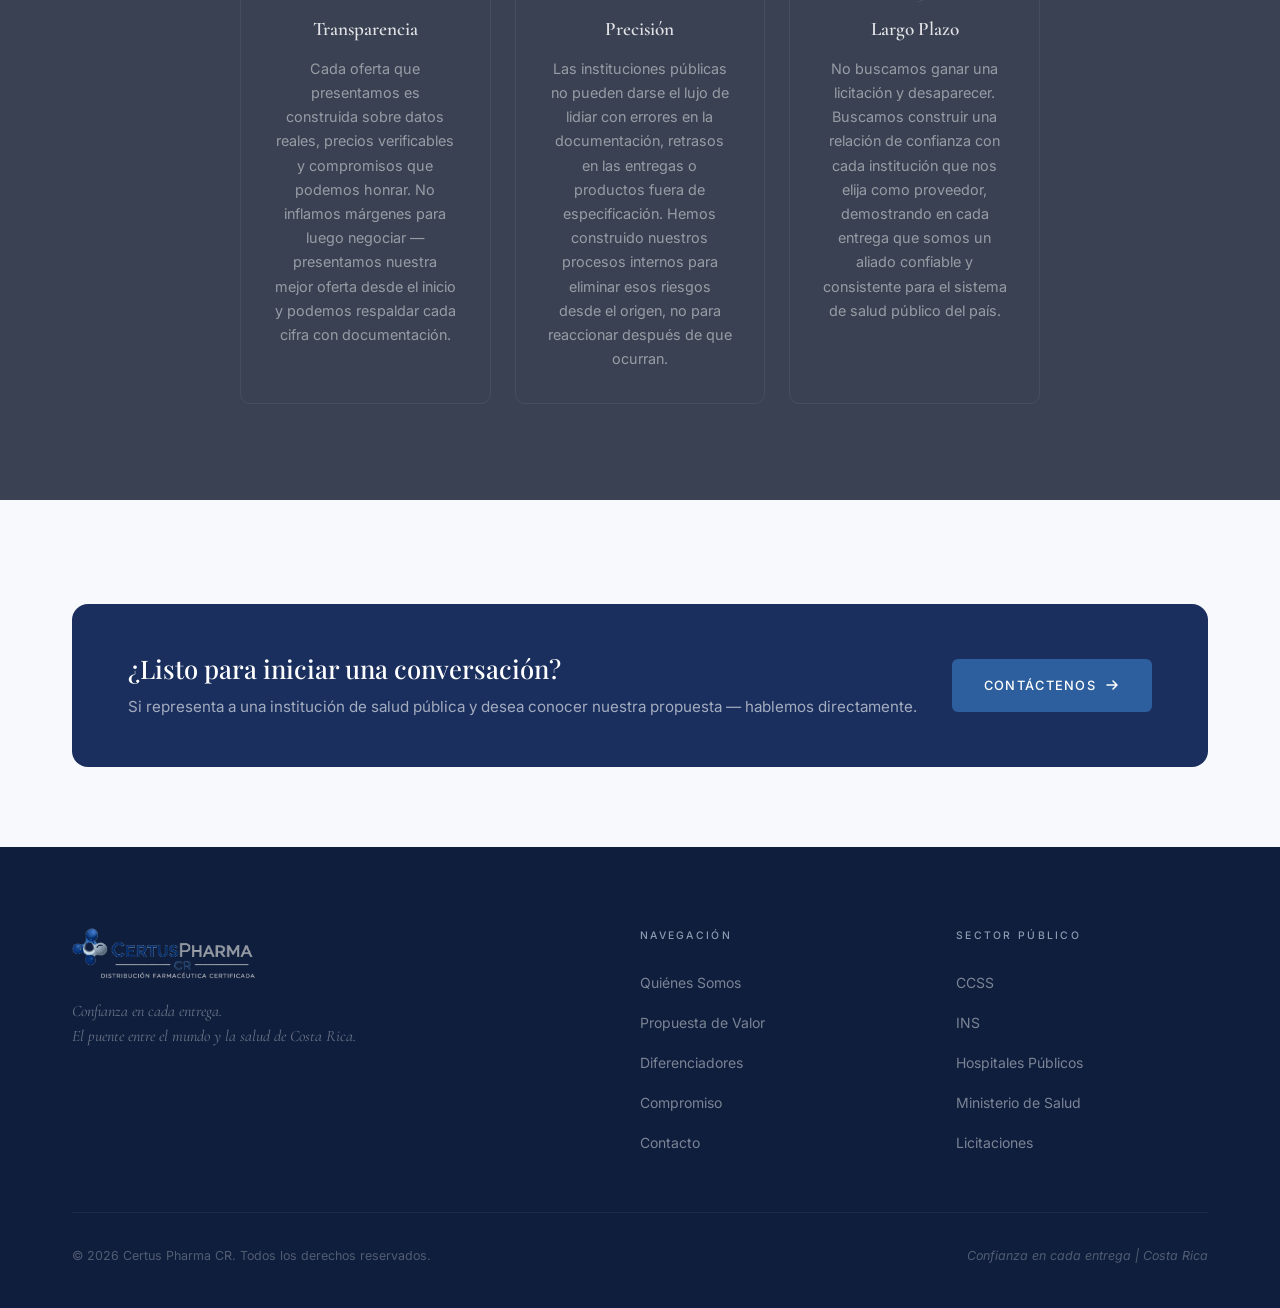
==== commit 05ad6a72: "Swap images, increase overlays, add parallax scroll effect - Hero: warehouse.png replaces cold-chain" ====
--- a/compromiso.html
+++ b/compromiso.html
@@ -77,7 +77,7 @@
 
         <!-- MAIN COMMITMENT SECTION -->
         <section class="commitment commitment--photo section-pad" aria-labelledby="commitment-heading"
-                 style="background-image: url('images/roberto-sorin-RS0-h_pyByk-unsplash.jpg');">
+                 style="background-image: url('images/NORDIC-Blog_Handling-Pharmaceuticals-in-the-Cold-Chain_feat-1024x538.jpg');">
             <div class="commitment__glow" aria-hidden="true"></div>
             <div class="container">
                 <div class="commitment__inner">
--- a/css/style.css
+++ b/css/style.css
@@ -333,16 +333,17 @@
     display: flex;
     align-items: center;
     background-color: var(--color-bg-dark);
-    background-image: url('../images/NORDIC-Blog_Handling-Pharmaceuticals-in-the-Cold-Chain_feat-1024x538.jpg');
+    background-image: url('../images/warehouse.png');
     background-size: cover;
     background-position: center;
+    background-attachment: fixed;
     overflow: hidden;
 }
 .hero::before {
     content: '';
     position: absolute;
     inset: 0;
-    background: rgba(10, 20, 50, 0.75);
+    background: rgba(5, 15, 35, 0.72);
     pointer-events: none;
 }
 
@@ -737,7 +738,7 @@
     content: '';
     position: absolute;
     inset: 0;
-    background: rgba(26, 47, 94, 0.15);
+    background: rgba(26, 47, 94, 0.25);
     border-radius: var(--radius-sm);
     pointer-events: none;
 }
@@ -947,9 +948,10 @@
 =============================================== */
 .img-divider {
     height: 280px;
-    background-image: url('../images/louis-reed-pwcKF7L4-no-unsplash.jpg');
+    background-image: url('../images/warehouse.png');
     background-size: cover;
     background-position: center;
+    background-attachment: fixed;
     position: relative;
     overflow: hidden;
 }
@@ -957,7 +959,7 @@
     content: '';
     position: absolute;
     inset: 0;
-    background: rgba(15, 30, 61, 0.65);
+    background: rgba(5, 15, 35, 0.80);
     pointer-events: none;
 }
 
@@ -979,9 +981,10 @@
 .commitment--photo {
     background-size: cover;
     background-position: center;
+    background-attachment: fixed;
 }
 .commitment--photo .commitment__glow {
-    background: rgba(10, 20, 50, 0.82);
+    background: rgba(5, 15, 35, 0.78);
 }
 
 .commitment__inner {
@@ -1341,6 +1344,11 @@
 
     .img-divider             { height: 180px; }
 
+    /* Fixed attachment is broken on iOS Safari — fall back to scroll */
+    .hero,
+    .img-divider,
+    .commitment--photo       { background-attachment: scroll; }
+
     .contact__grid       { grid-template-columns: 1fr; gap: 2.5rem; }
     .form-row            { grid-template-columns: 1fr; }
 
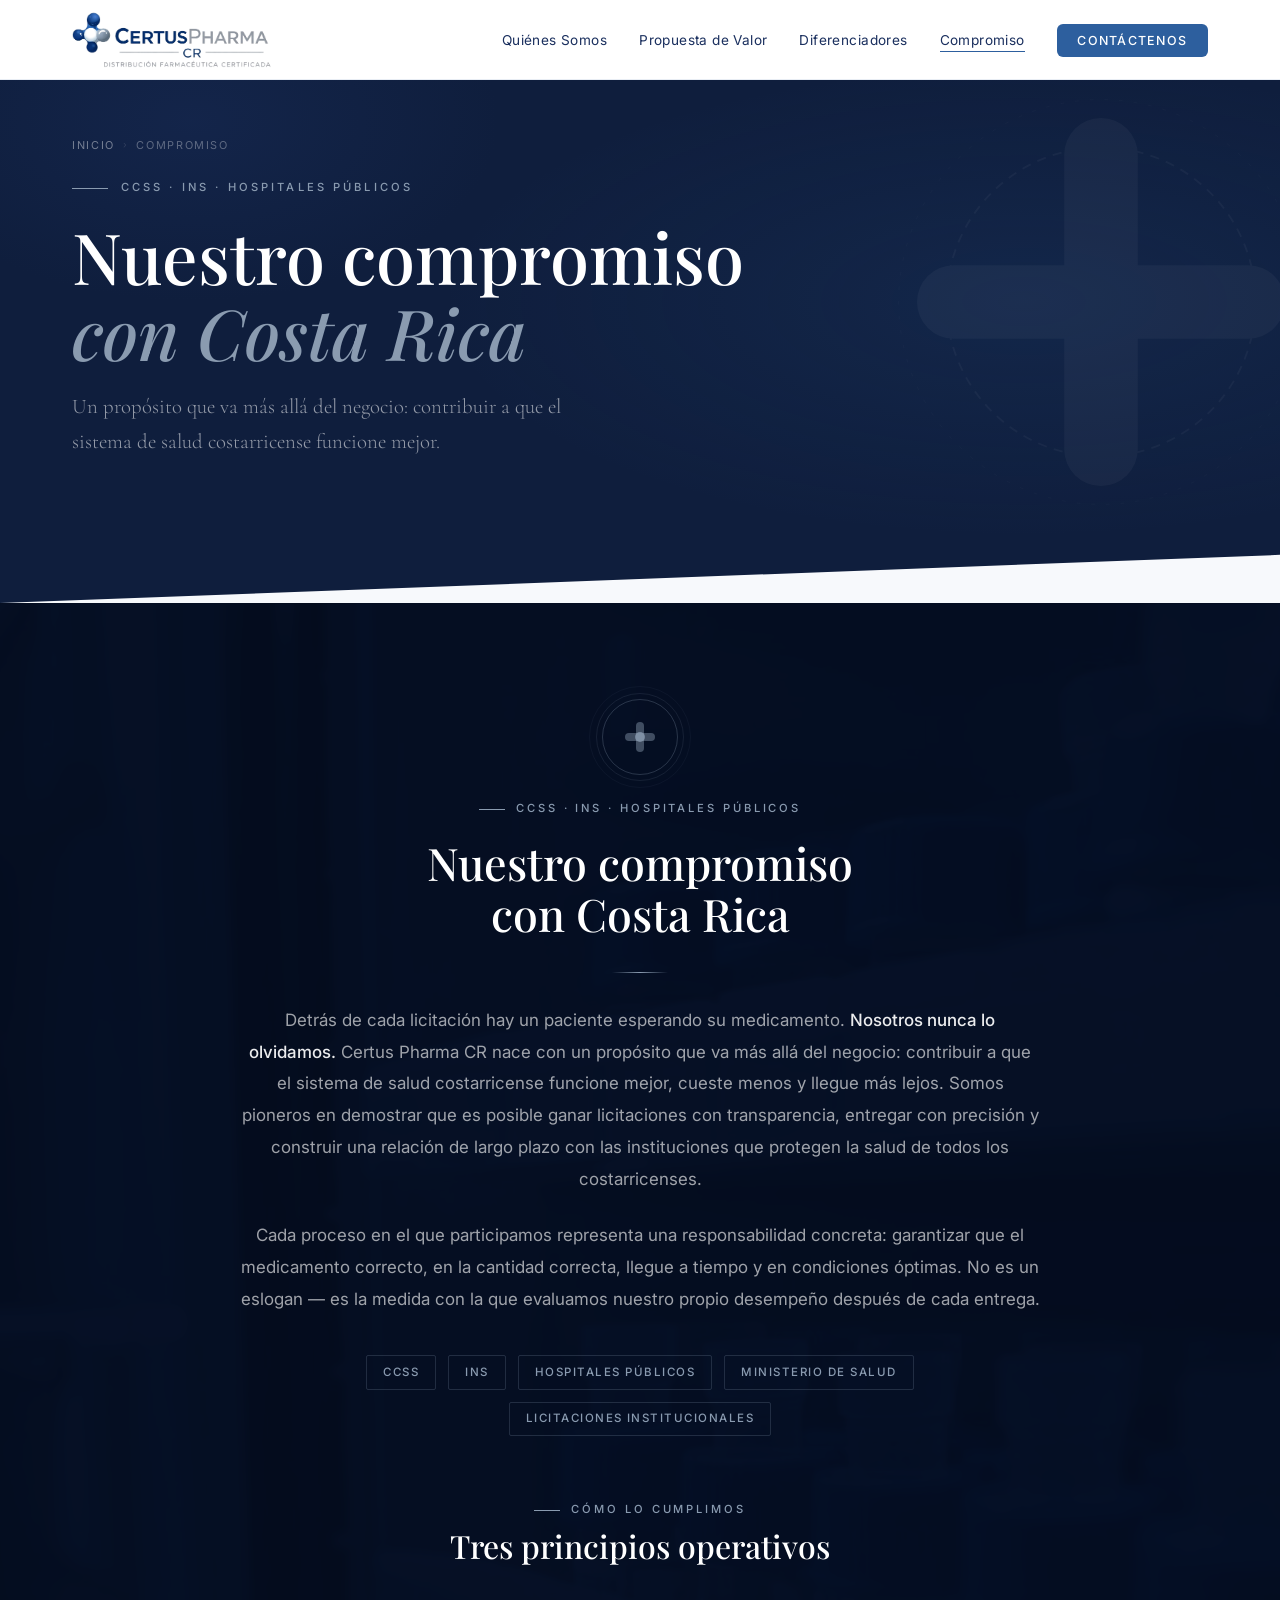
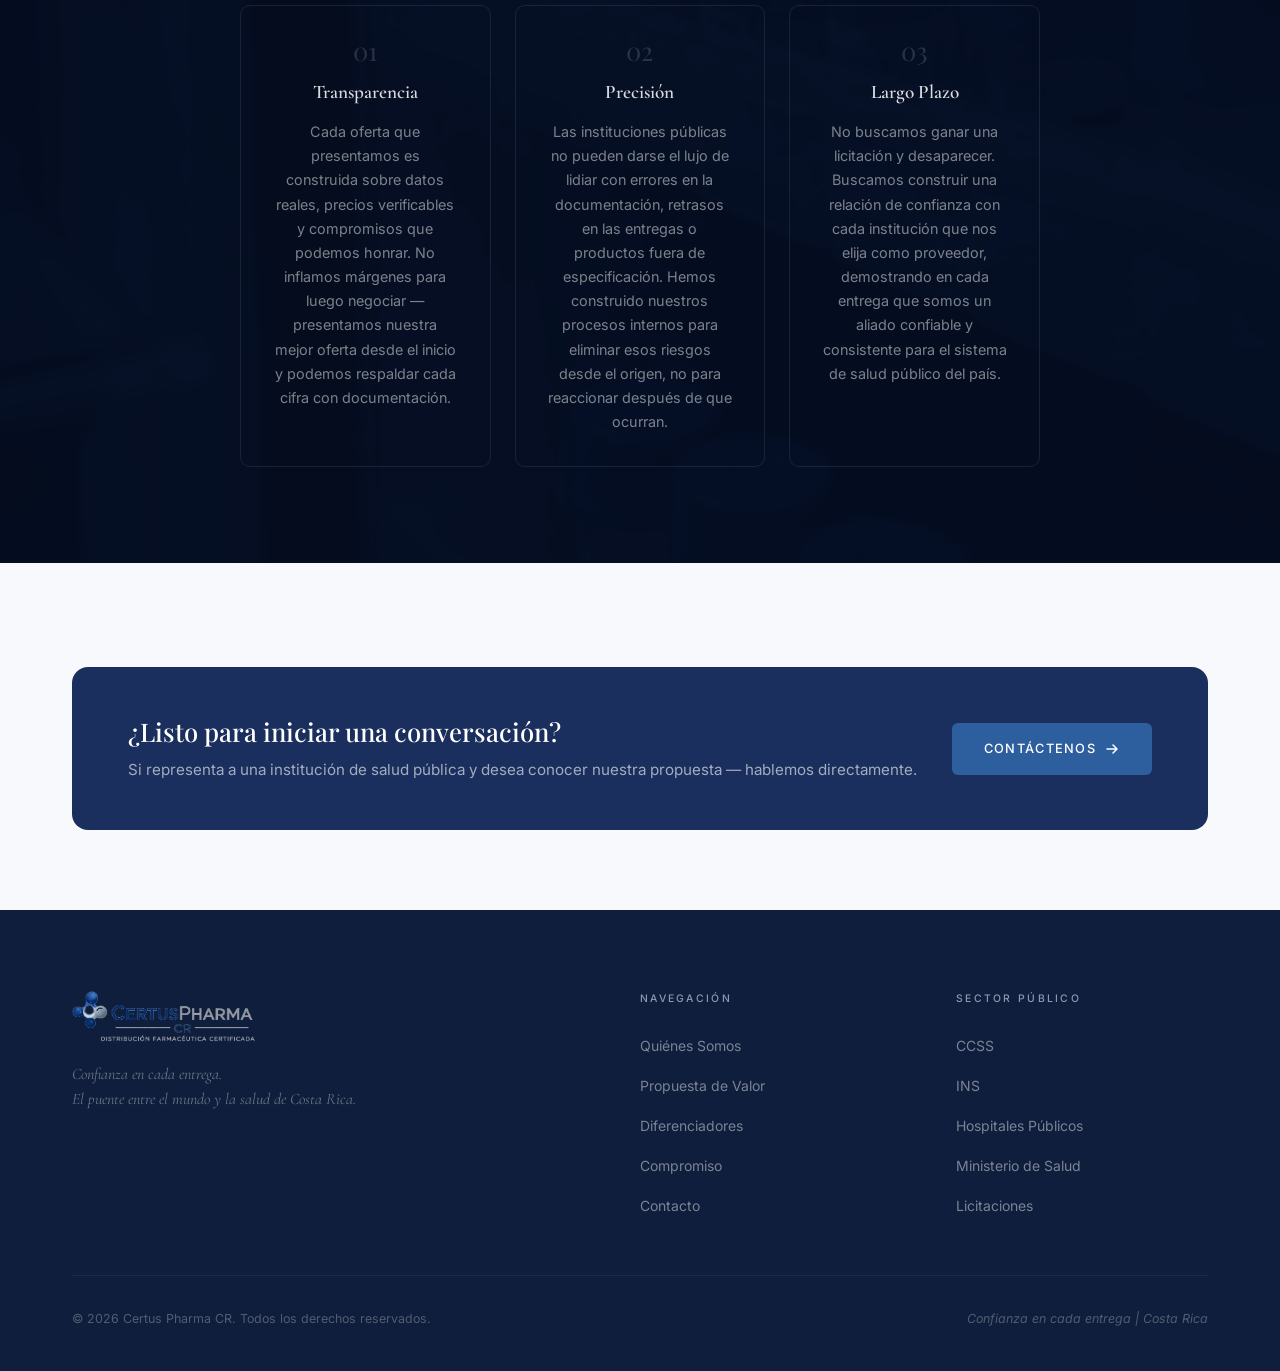
==== commit 9cd2bf36: "Fix background images on mobile - remove fixed attachment" ====
--- a/compromiso.html
+++ b/compromiso.html
@@ -8,7 +8,7 @@
     <link rel="preconnect" href="https://fonts.googleapis.com">
     <link rel="preconnect" href="https://fonts.gstatic.com" crossorigin>
     <link href="https://fonts.googleapis.com/css2?family=Playfair+Display:ital,wght@0,400;0,500;0,600;0,700;1,400;1,500&family=Cormorant+Garamond:ital,wght@0,300;0,400;0,500;0,600;1,300;1,400&family=Inter:wght@300;400;500;600&display=swap" rel="stylesheet">
-    <link rel="stylesheet" href="css/style.css">
+    <link rel="stylesheet" href="css/style.css?v=9">
 </head>
 <body>
 
@@ -82,7 +82,7 @@
             <div class="container">
                 <div class="commitment__inner">
 
-                    <div class="commitment__seal fade-in" aria-hidden="true">
+                    <div class="commitment__seal" aria-hidden="true">
                         <svg width="34" height="34" viewBox="0 0 34 34" fill="none">
                             <rect x="13" y="2"  width="8"  height="30" rx="4" fill="rgba(138,155,176,0.45)"/>
                             <rect x="2"  y="13" width="30" height="8"  rx="4" fill="rgba(138,155,176,0.45)"/>
@@ -90,22 +90,22 @@
                         </svg>
                     </div>
 
-                    <p class="label label--light label--center fade-in fd1">CCSS · INS · Hospitales Públicos</p>
-                    <h2 id="commitment-heading" class="commitment__title fade-in fd2">
+                    <p class="label label--light label--center">CCSS · INS · Hospitales Públicos</p>
+                    <h2 id="commitment-heading" class="commitment__title">
                         Nuestro compromiso<br>con Costa Rica
                     </h2>
 
-                    <div class="commitment__rule fade-in fd3" aria-hidden="true"></div>
-
-                    <p class="commitment__body fade-in fd3">
+                    <div class="commitment__rule" aria-hidden="true"></div>
+
+                    <p class="commitment__body">
                         Detrás de cada licitación hay un paciente esperando su medicamento. <strong>Nosotros nunca lo olvidamos.</strong> Certus Pharma CR nace con un propósito que va más allá del negocio: contribuir a que el sistema de salud costarricense funcione mejor, cueste menos y llegue más lejos. Somos pioneros en demostrar que es posible ganar licitaciones con transparencia, entregar con precisión y construir una relación de largo plazo con las instituciones que protegen la salud de todos los costarricenses.
                     </p>
 
-                    <p class="commitment__body fade-in fd4" style="margin-top:-1rem;">
+                    <p class="commitment__body" style="margin-top:-1rem;">
                         Cada proceso en el que participamos representa una responsabilidad concreta: garantizar que el medicamento correcto, en la cantidad correcta, llegue a tiempo y en condiciones óptimas. No es un eslogan — es la medida con la que evaluamos nuestro propio desempeño después de cada entrega.
                     </p>
 
-                    <div class="commitment__tags fade-in fd5">
+                    <div class="commitment__tags">
                         <span class="commitment__tag">CCSS</span>
                         <span class="commitment__tag">INS</span>
                         <span class="commitment__tag">Hospitales Públicos</span>
@@ -115,20 +115,20 @@
 
                     <!-- Commitment pillars -->
                     <div class="commitment-pillars">
-                        <p class="label label--light label--center fade-in" style="margin-bottom:0.5rem;">Cómo lo cumplimos</p>
-                        <h2 class="commitment__title fade-in fd1" style="font-size:clamp(1.6rem,2.5vw,2.2rem);">Tres principios operativos</h2>
+                        <p class="label label--light label--center" style="margin-bottom:0.5rem;">Cómo lo cumplimos</p>
+                        <h2 class="commitment__title" style="font-size:clamp(1.6rem,2.5vw,2.2rem);">Tres principios operativos</h2>
                         <div class="commitment-pillars__grid">
-                            <div class="cpillar fade-in fd1">
+                            <div class="cpillar">
                                 <p class="cpillar__num" aria-hidden="true">01</p>
                                 <p class="cpillar__title">Transparencia</p>
                                 <p class="cpillar__desc">Cada oferta que presentamos es construida sobre datos reales, precios verificables y compromisos que podemos honrar. No inflamos márgenes para luego negociar — presentamos nuestra mejor oferta desde el inicio y podemos respaldar cada cifra con documentación.</p>
                             </div>
-                            <div class="cpillar fade-in fd2">
+                            <div class="cpillar">
                                 <p class="cpillar__num" aria-hidden="true">02</p>
                                 <p class="cpillar__title">Precisión</p>
                                 <p class="cpillar__desc">Las instituciones públicas no pueden darse el lujo de lidiar con errores en la documentación, retrasos en las entregas o productos fuera de especificación. Hemos construido nuestros procesos internos para eliminar esos riesgos desde el origen, no para reaccionar después de que ocurran.</p>
                             </div>
-                            <div class="cpillar fade-in fd3">
+                            <div class="cpillar">
                                 <p class="cpillar__num" aria-hidden="true">03</p>
                                 <p class="cpillar__title">Largo Plazo</p>
                                 <p class="cpillar__desc">No buscamos ganar una licitación y desaparecer. Buscamos construir una relación de confianza con cada institución que nos elija como proveedor, demostrando en cada entrega que somos un aliado confiable y consistente para el sistema de salud público del país.</p>
@@ -143,7 +143,7 @@
         <!-- CTA -->
         <section style="background-color:var(--color-bg-light);padding:5rem 0;">
             <div class="container">
-                <div class="home-cta fade-in">
+                <div class="home-cta">
                     <div class="home-cta__text">
                         <h3>¿Listo para iniciar una conversación?</h3>
                         <p>Si representa a una institución de salud pública y desea conocer nuestra propuesta — hablemos directamente.</p>
@@ -199,6 +199,6 @@
         </div>
     </footer>
 
-    <script src="js/main.js"></script>
+    <script src="js/main.js?v=9"></script>
 </body>
 </html>
--- a/css/style.css
+++ b/css/style.css
@@ -75,24 +75,42 @@
     padding: 6rem 0;
 }
 
-/* ==============================================
-   ENTRANCE ANIMATIONS
-=============================================== */
-.fade-in {
+
+/* ==============================================
+   HERO LOAD SEQUENCE (index.html)
+=============================================== */
+.hero__eyebrow,
+.hero__title,
+.hero__subtitle,
+.hero__actions {
     opacity: 0;
-    transform: translateY(22px);
-    transition: opacity 0.72s ease, transform 0.72s ease;
-}
-.fade-in.visible {
-    opacity: 1;
-    transform: translateY(0);
-}
-.fd1 { transition-delay: 0.10s; }
-.fd2 { transition-delay: 0.20s; }
-.fd3 { transition-delay: 0.30s; }
-.fd4 { transition-delay: 0.40s; }
-.fd5 { transition-delay: 0.50s; }
-.fd6 { transition-delay: 0.60s; }
+    transform: translateY(60px);
+    animation: heroTextIn 0.9s cubic-bezier(0.16, 1, 0.3, 1) forwards;
+}
+.hero__eyebrow  { animation-delay: 0.3s; }
+.hero__title    { animation-delay: 0.5s; }
+.hero__subtitle { animation-delay: 0.9s; }
+.hero__actions  { animation-delay: 1.1s; }
+
+/* ==============================================
+   PAGE-HERO LOAD SEQUENCE (inner pages)
+=============================================== */
+.page-hero__breadcrumb,
+.page-hero__eyebrow,
+.page-hero__title,
+.page-hero__subtitle {
+    opacity: 0;
+    transform: translateY(60px);
+    animation: heroTextIn 0.9s cubic-bezier(0.16, 1, 0.3, 1) forwards;
+}
+.page-hero__breadcrumb { animation-delay: 0.15s; }
+.page-hero__eyebrow    { animation-delay: 0.30s; }
+.page-hero__title      { animation-delay: 0.50s; }
+.page-hero__subtitle   { animation-delay: 0.72s; }
+
+@keyframes heroTextIn {
+    to { opacity: 1; transform: none; }
+}
 
 /* ==============================================
    SECTION LABEL
@@ -246,7 +264,7 @@
     left: 0;
     right: 0;
     height: 1px;
-    background-color: #1A2F5E;
+    background-color: var(--color-secondary);
     transform: scaleX(0);
     transform-origin: right;
     transition: transform var(--transition);
@@ -336,14 +354,20 @@
     background-image: url('../images/warehouse.png');
     background-size: cover;
     background-position: center;
-    background-attachment: fixed;
+    background-attachment: scroll;
+    background-blend-mode: multiply;
     overflow: hidden;
 }
 .hero::before {
     content: '';
     position: absolute;
     inset: 0;
-    background: rgba(5, 15, 35, 0.72);
+    background: linear-gradient(
+        to right,
+        rgba(5, 15, 35, 0.88) 0%,
+        rgba(5, 15, 35, 0.88) 45%,
+        rgba(5, 15, 35, 0.40) 100%
+    );
     pointer-events: none;
 }
 
@@ -448,6 +472,7 @@
     align-items: center;
     background-color: var(--color-bg-dark);
     overflow: hidden;
+    clip-path: polygon(0 0, 100% 0, 100% 92%, 0 100%);
 }
 .page-hero::before {
     content: '';
@@ -474,7 +499,7 @@
     position: relative;
     z-index: 2;
     padding-top: calc(var(--nav-height) + 3.5rem);
-    padding-bottom: 4.5rem;
+    padding-bottom: 9rem;
     max-width: 760px;
 }
 
@@ -573,9 +598,10 @@
     transition: transform 0.4s ease;
 }
 .pcard:hover {
-    transform: translateY(-5px);
-    box-shadow: var(--shadow-md);
+    transform: translateY(-8px);
+    box-shadow: inset 3px 0 0 var(--color-secondary), 0 20px 60px rgba(26, 47, 94, 0.2);
     border-color: rgba(45,95,158,0.22);
+    background-color: #fafcff;
 }
 .pcard:hover::before { transform: scaleX(1); }
 
@@ -762,8 +788,9 @@
     transition: transform var(--transition), box-shadow var(--transition);
 }
 .fpillar:hover {
-    transform: translateY(-4px);
-    box-shadow: var(--shadow-md);
+    transform: translateY(-8px);
+    box-shadow: inset 3px 0 0 var(--color-secondary), 0 20px 60px rgba(26, 47, 94, 0.2);
+    background-color: #fafcff;
 }
 .fpillar__num {
     font-family: var(--font-headline);
@@ -856,9 +883,10 @@
     transition: transform 0.4s ease;
 }
 .vcard:hover {
-    transform: translateY(-7px);
-    box-shadow: var(--shadow-lg);
+    transform: translateY(-8px);
+    box-shadow: inset 3px 0 0 var(--color-secondary), 0 20px 60px rgba(26, 47, 94, 0.2);
     border-color: rgba(45,95,158,0.22);
+    background-color: #fafcff;
 }
 .vcard:hover::before { transform: scaleX(1); }
 
@@ -910,9 +938,14 @@
     align-items: start;
     padding: 2rem 0;
     border-bottom: 1px solid var(--color-border);
-    transition: border-color var(--transition);
-}
-.diff-item:hover { border-color: rgba(45,95,158,0.35); }
+    transition: border-color var(--transition), transform var(--transition), box-shadow var(--transition), background-color var(--transition);
+}
+.diff-item:hover {
+    border-color: rgba(45,95,158,0.35);
+    transform: translateY(-4px);
+    box-shadow: inset 3px 0 0 var(--color-secondary), 0 12px 30px rgba(26, 47, 94, 0.08);
+    background-color: rgba(247, 249, 252, 0.5);
+}
 
 .diff-item__num {
     font-family: var(--font-headline);
@@ -948,10 +981,12 @@
 =============================================== */
 .img-divider {
     height: 280px;
+    background-color: var(--color-bg-dark);
     background-image: url('../images/warehouse.png');
     background-size: cover;
     background-position: center;
-    background-attachment: fixed;
+    background-attachment: scroll;
+    background-blend-mode: multiply;
     position: relative;
     overflow: hidden;
 }
@@ -981,10 +1016,11 @@
 .commitment--photo {
     background-size: cover;
     background-position: center;
-    background-attachment: fixed;
+    background-attachment: scroll;
+    background-blend-mode: multiply;
 }
 .commitment--photo .commitment__glow {
-    background: rgba(5, 15, 35, 0.78);
+    background: rgba(5, 15, 35, 0.85);
 }
 
 .commitment__inner {
@@ -1070,9 +1106,13 @@
     padding: 2rem;
     border: 1px solid rgba(138,155,176,0.15);
     border-radius: var(--radius-md);
-    transition: border-color var(--transition);
-}
-.cpillar:hover { border-color: rgba(138,155,176,0.3); }
+    transition: border-color var(--transition), transform var(--transition), box-shadow var(--transition);
+}
+.cpillar:hover {
+    border-color: rgba(138,155,176,0.4);
+    transform: translateY(-8px);
+    box-shadow: inset 3px 0 0 var(--color-secondary), 0 20px 60px rgba(0, 0, 0, 0.25);
+}
 .cpillar__num {
     font-family: var(--font-headline);
     font-size: 1.6rem;
@@ -1285,6 +1325,13 @@
 .footer__bottom-tag { font-size: 0.78rem; font-style: italic; color: rgba(255,255,255,0.28); }
 
 /* ==============================================
+   SCROLL OFFSET (for fixed nav)
+=============================================== */
+[id] {
+    scroll-margin-top: calc(var(--nav-height) + 1rem);
+}
+
+/* ==============================================
    RESPONSIVE — 1200px
 =============================================== */
 @media (max-width: 1200px) {
@@ -1364,3 +1411,23 @@
     .container        { padding: 0 1.25rem; }
     .contact-form     { padding: 1.75rem 1.25rem; }
 }
+
+/* Less aggressive diagonal on mobile */
+@media (max-width: 768px) {
+    .page-hero {
+        clip-path: polygon(0 0, 100% 0, 100% 96%, 0 100%);
+    }
+    .page-hero__content {
+        padding-bottom: 6rem;
+    }
+}
+
+/* Respect reduced-motion preference */
+@media (prefers-reduced-motion: reduce) {
+    .hero__eyebrow, .hero__title, .hero__subtitle, .hero__actions,
+    .page-hero__breadcrumb, .page-hero__eyebrow, .page-hero__title, .page-hero__subtitle {
+        animation: none;
+        opacity: 1;
+        transform: none;
+    }
+}
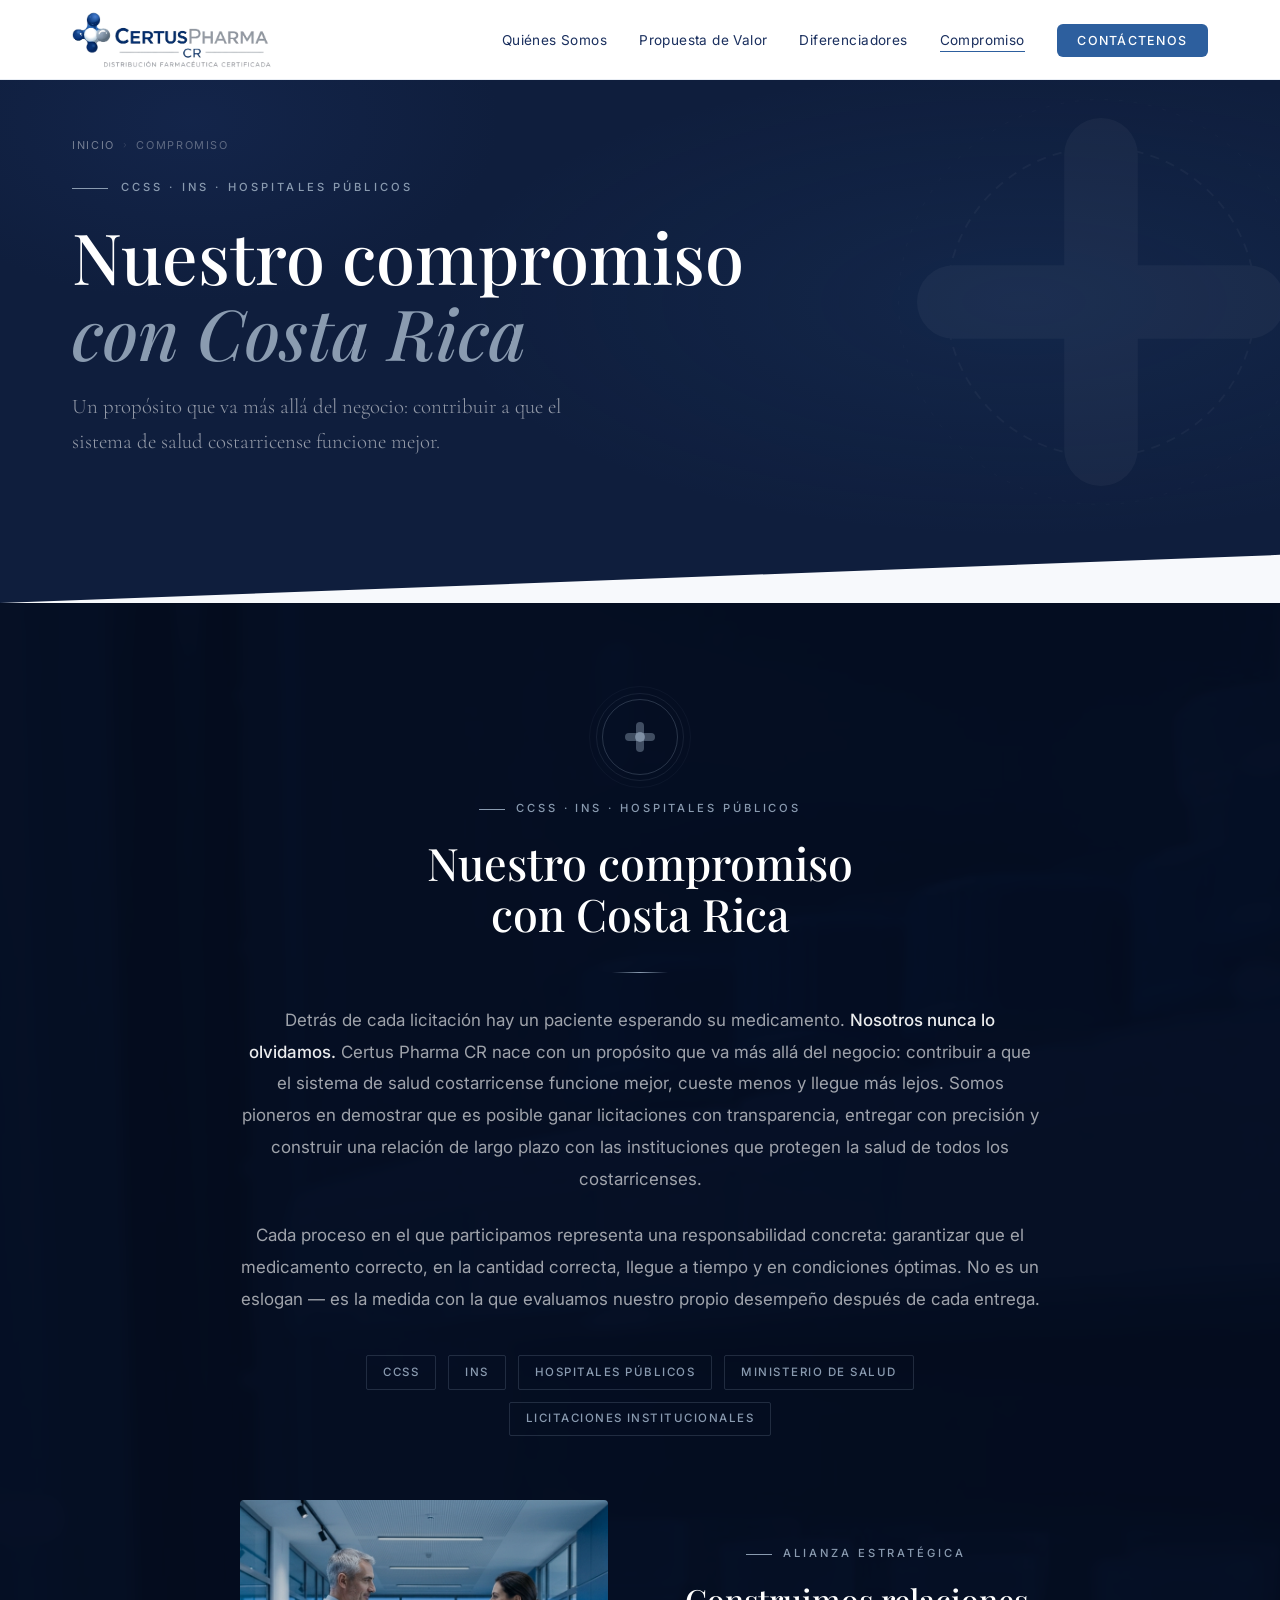
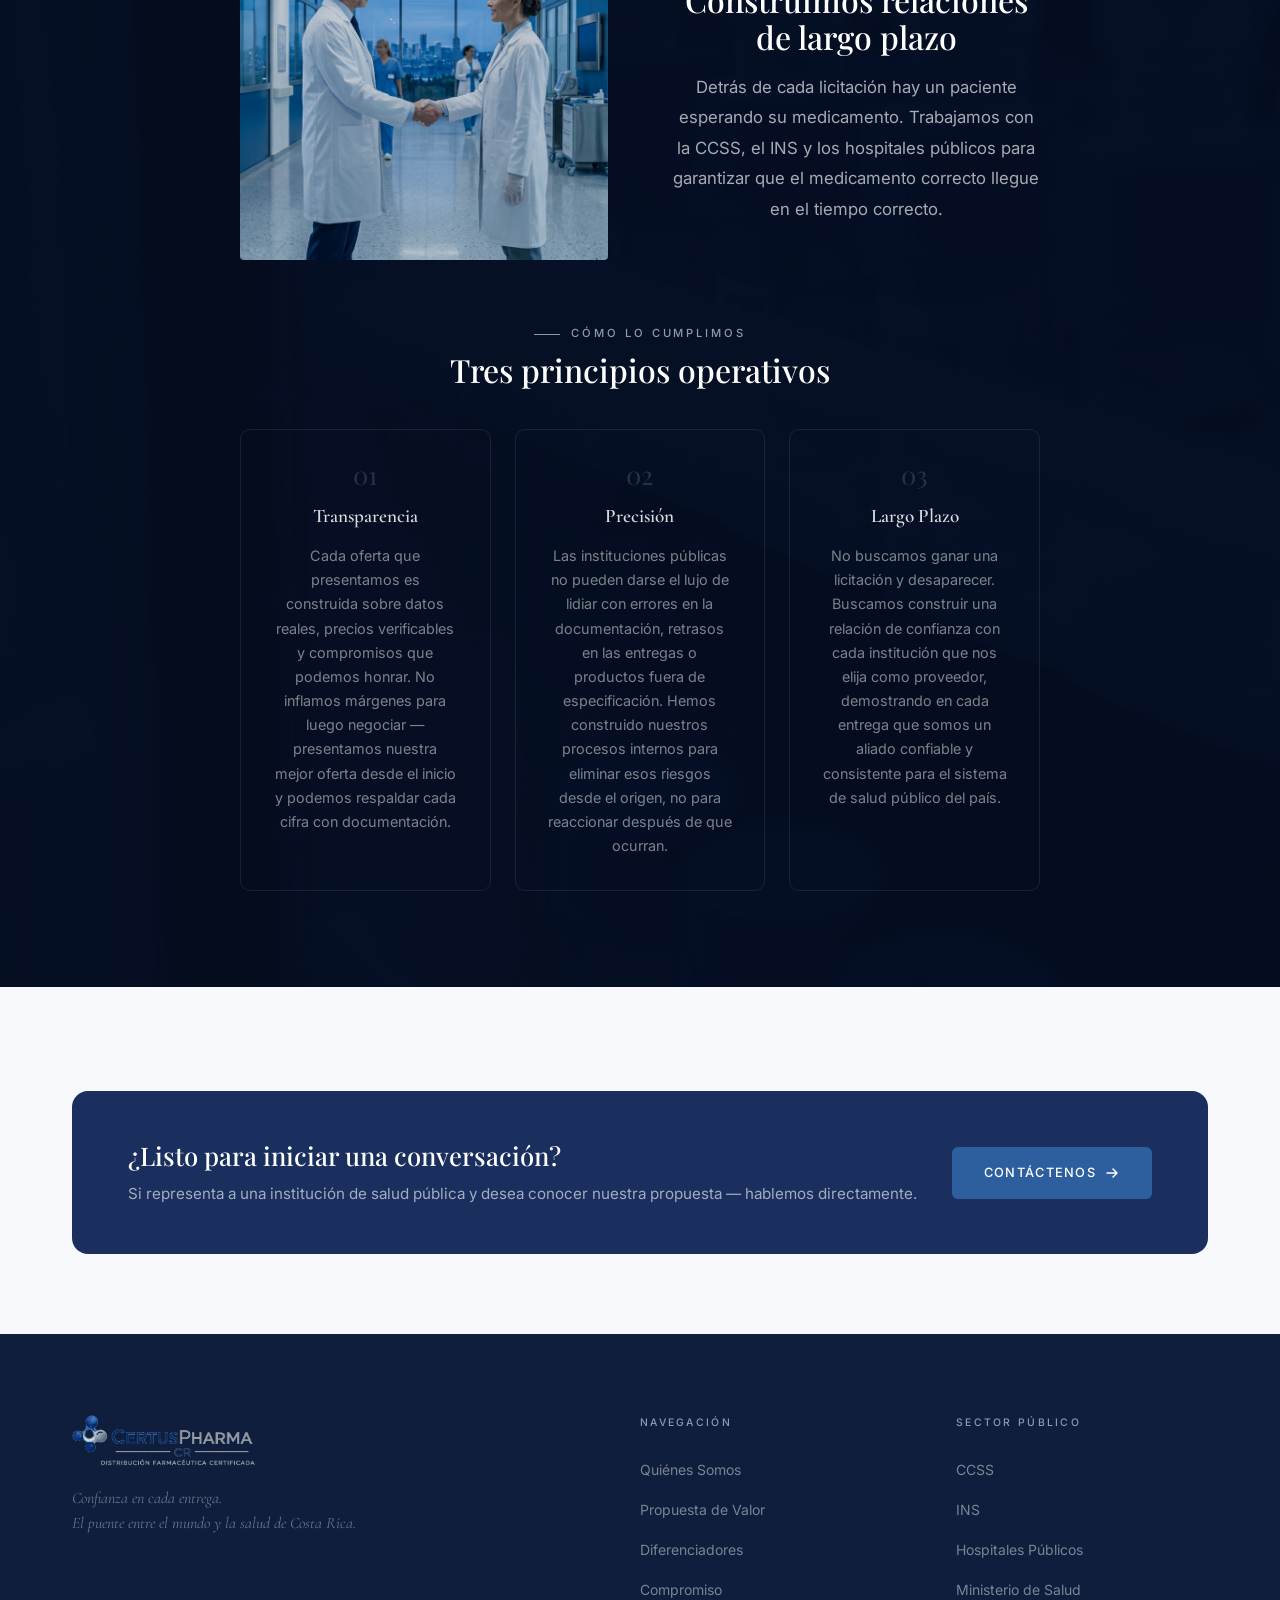
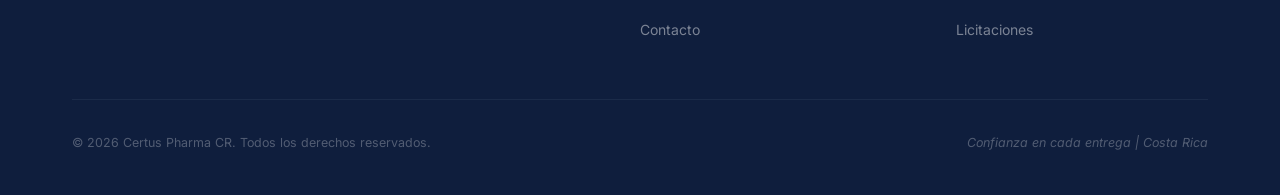
==== commit 935b5dd4: "Add images to all pages - propuesta, contacto, diferenciadores, quienes somos, avion, compromiso" ====
--- a/compromiso.html
+++ b/compromiso.html
@@ -8,7 +8,7 @@
     <link rel="preconnect" href="https://fonts.googleapis.com">
     <link rel="preconnect" href="https://fonts.gstatic.com" crossorigin>
     <link href="https://fonts.googleapis.com/css2?family=Playfair+Display:ital,wght@0,400;0,500;0,600;0,700;1,400;1,500&family=Cormorant+Garamond:ital,wght@0,300;0,400;0,500;0,600;1,300;1,400&family=Inter:wght@300;400;500;600&display=swap" rel="stylesheet">
-    <link rel="stylesheet" href="css/style.css?v=9">
+    <link rel="stylesheet" href="css/style.css?v=34">
 </head>
 <body>
 
@@ -111,6 +111,32 @@
                         <span class="commitment__tag">Hospitales Públicos</span>
                         <span class="commitment__tag">Ministerio de Salud</span>
                         <span class="commitment__tag">Licitaciones Institucionales</span>
+                    </div>
+
+                    <div style="display:grid;grid-template-columns:1fr 1fr;
+gap:4rem;align-items:center;margin-top:4rem;">
+                        <img src="images/handshake_doctors.png"
+                             alt="Alianza con instituciones de salud pública"
+                             style="width:100%;height:360px;
+                             object-fit:cover;display:block;
+                             border-radius:4px;
+                             opacity:0.85;">
+                        <div>
+                            <p class="label label--light">Alianza Estratégica</p>
+                            <h2 style="color:var(--color-white);
+                                       margin-bottom:1rem;
+                                       font-size:clamp(1.6rem,2.5vw,2.2rem);">
+                                Construimos relaciones de largo plazo
+                            </h2>
+                            <p style="font-size:1.05rem;line-height:1.82;
+                                      color:rgba(255,255,255,0.65);">
+                                Detrás de cada licitación hay un paciente
+                                esperando su medicamento. Trabajamos con la
+                                CCSS, el INS y los hospitales públicos para
+                                garantizar que el medicamento correcto llegue
+                                en el tiempo correcto.
+                            </p>
+                        </div>
                     </div>
 
                     <!-- Commitment pillars -->
@@ -199,6 +225,6 @@
         </div>
     </footer>
 
-    <script src="js/main.js?v=9"></script>
+    <script src="js/main.js?v=34"></script>
 </body>
 </html>
--- a/css/style.css
+++ b/css/style.css
@@ -997,6 +997,7 @@
     background: rgba(5, 15, 35, 0.80);
     pointer-events: none;
 }
+
 
 /* ==============================================
    COMMITMENT / CCSS
@@ -1372,7 +1373,9 @@
     }
 
     .about__grid         { grid-template-columns: 1fr; gap: 2.5rem; }
-    .about__visual       { display: none; }
+    .about__visual       { display: block; }
+    .about__img-wrap     { min-height: 260px; margin-top: 2rem; width: 100%; }
+    .about__photo        { width: 100%; height: 260px; object-fit: cover; }
     .about__mv           { grid-template-columns: 1fr; }
 
     .founding-pillars__grid  { grid-template-columns: 1fr; }
@@ -1382,19 +1385,34 @@
     .vcard:nth-child(5)  { margin: 0; }
 
     .values-full .values__grid { grid-template-columns: 1fr; }
-    .values-full .vcard        { grid-template-columns: auto 1fr; }
+    .values-full .vcard        { grid-template-columns: auto 1fr; padding: 1.5rem; }
     .values-full .vcard:last-child { grid-column: auto; }
 
     .diff__grid          { grid-template-columns: 1fr; gap: 0; }
 
     .commitment-pillars__grid { grid-template-columns: 1fr; }
 
-    .img-divider             { height: 180px; }
-
-    /* Fixed attachment is broken on iOS Safari — fall back to scroll */
-    .hero,
-    .img-divider,
-    .commitment--photo       { background-attachment: scroll; }
+    .hero {
+        background-image: url('../images/warehouse.png') !important;
+        background-size: cover !important;
+        background-position: center !important;
+        background-attachment: scroll !important;
+    }
+
+    .commitment--photo {
+        background-image: url('../images/viales.jpg') !important;
+        background-size: cover !important;
+        background-position: center !important;
+        background-attachment: scroll !important;
+    }
+
+    .img-divider {
+        background-image: url('../images/ChatGPT_Image_Jun_18__2026__09_20_10_PM.png') !important;
+        background-size: cover !important;
+        background-position: center !important;
+        background-attachment: scroll !important;
+        height: 200px;
+    }
 
     .contact__grid       { grid-template-columns: 1fr; gap: 2.5rem; }
     .form-row            { grid-template-columns: 1fr; }
@@ -1431,3 +1449,62 @@
         transform: none;
     }
 }
+
+/* ==============================================
+   MOBILE VALUES CARDS — override all grid rules
+=============================================== */
+@media (max-width: 768px) {
+    .values__grid,
+    .values-full .values__grid {
+        display: block !important;
+    }
+
+    .vcard,
+    .values-full .vcard {
+        display: block !important;
+        width: 100% !important;
+        margin-bottom: 1rem !important;
+        grid-column: auto !important;
+    }
+
+    .values-full .vcard:last-child {
+        grid-column: auto !important;
+    }
+}
+
+/* ==============================================
+   MOBILE BACKGROUND IMAGES — iOS Safari fix
+=============================================== */
+@media (max-width: 768px) {
+    .hero {
+        background-image: url('../images/warehouse.png') !important;
+        background-attachment: scroll !important;
+        background-size: cover !important;
+        background-position: center !important;
+        -webkit-background-size: cover !important;
+    }
+
+    .commitment--photo {
+        background-image: url('../images/NORDIC-Blog_Handling-Pharmaceuticals-in-the-Cold-Chain_feat-1024x538.jpg') !important;
+        background-attachment: scroll !important;
+        background-size: cover !important;
+        background-position: center !important;
+        -webkit-background-size: cover !important;
+    }
+
+    .img-divider {
+        background-image: url('../images/louis-reed-pwcKF7L4-no-unsplash.jpg') !important;
+        background-attachment: scroll !important;
+        background-size: cover !important;
+        background-position: center !important;
+        height: 180px !important;
+    }
+
+    .about__visual { display: block !important; }
+    .about__img-wrap { min-height: 240px !important; }
+    .about__photo {
+        height: 240px !important;
+        width: 100% !important;
+        object-fit: cover !important;
+    }
+}
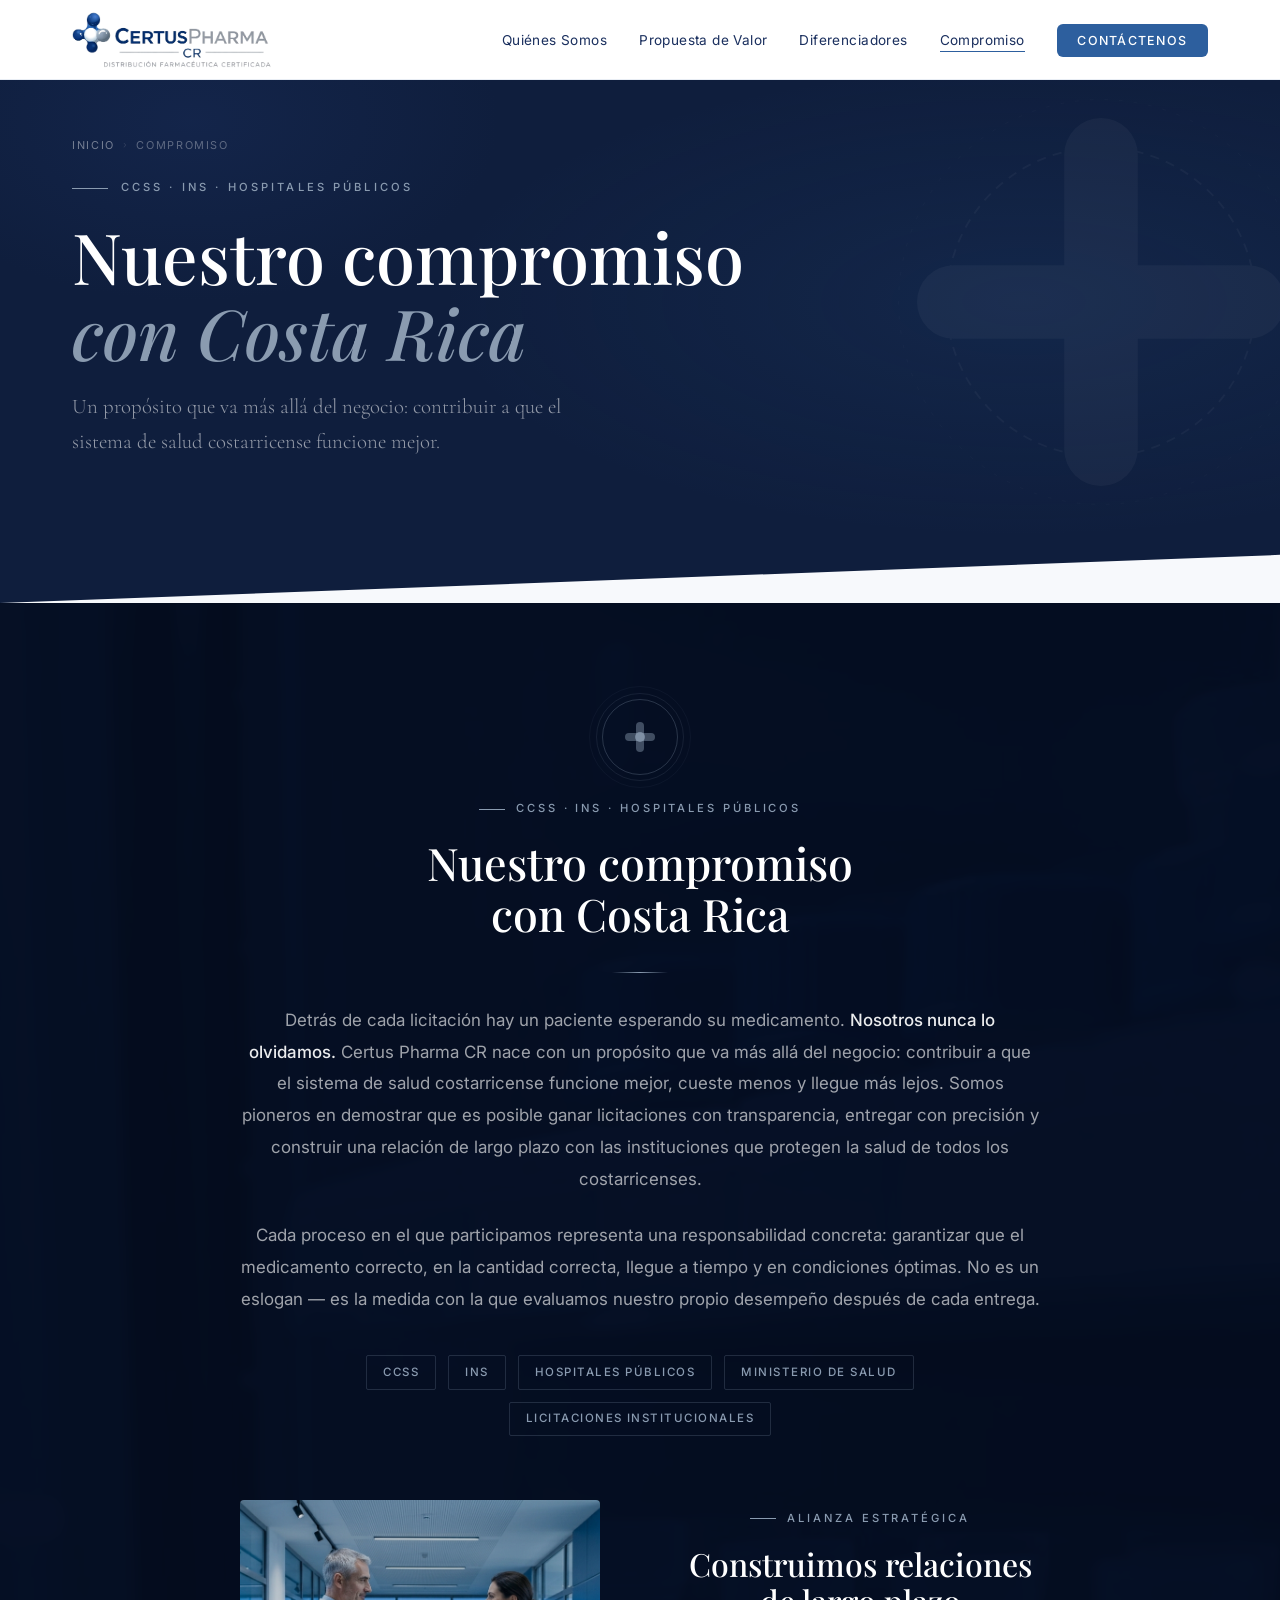
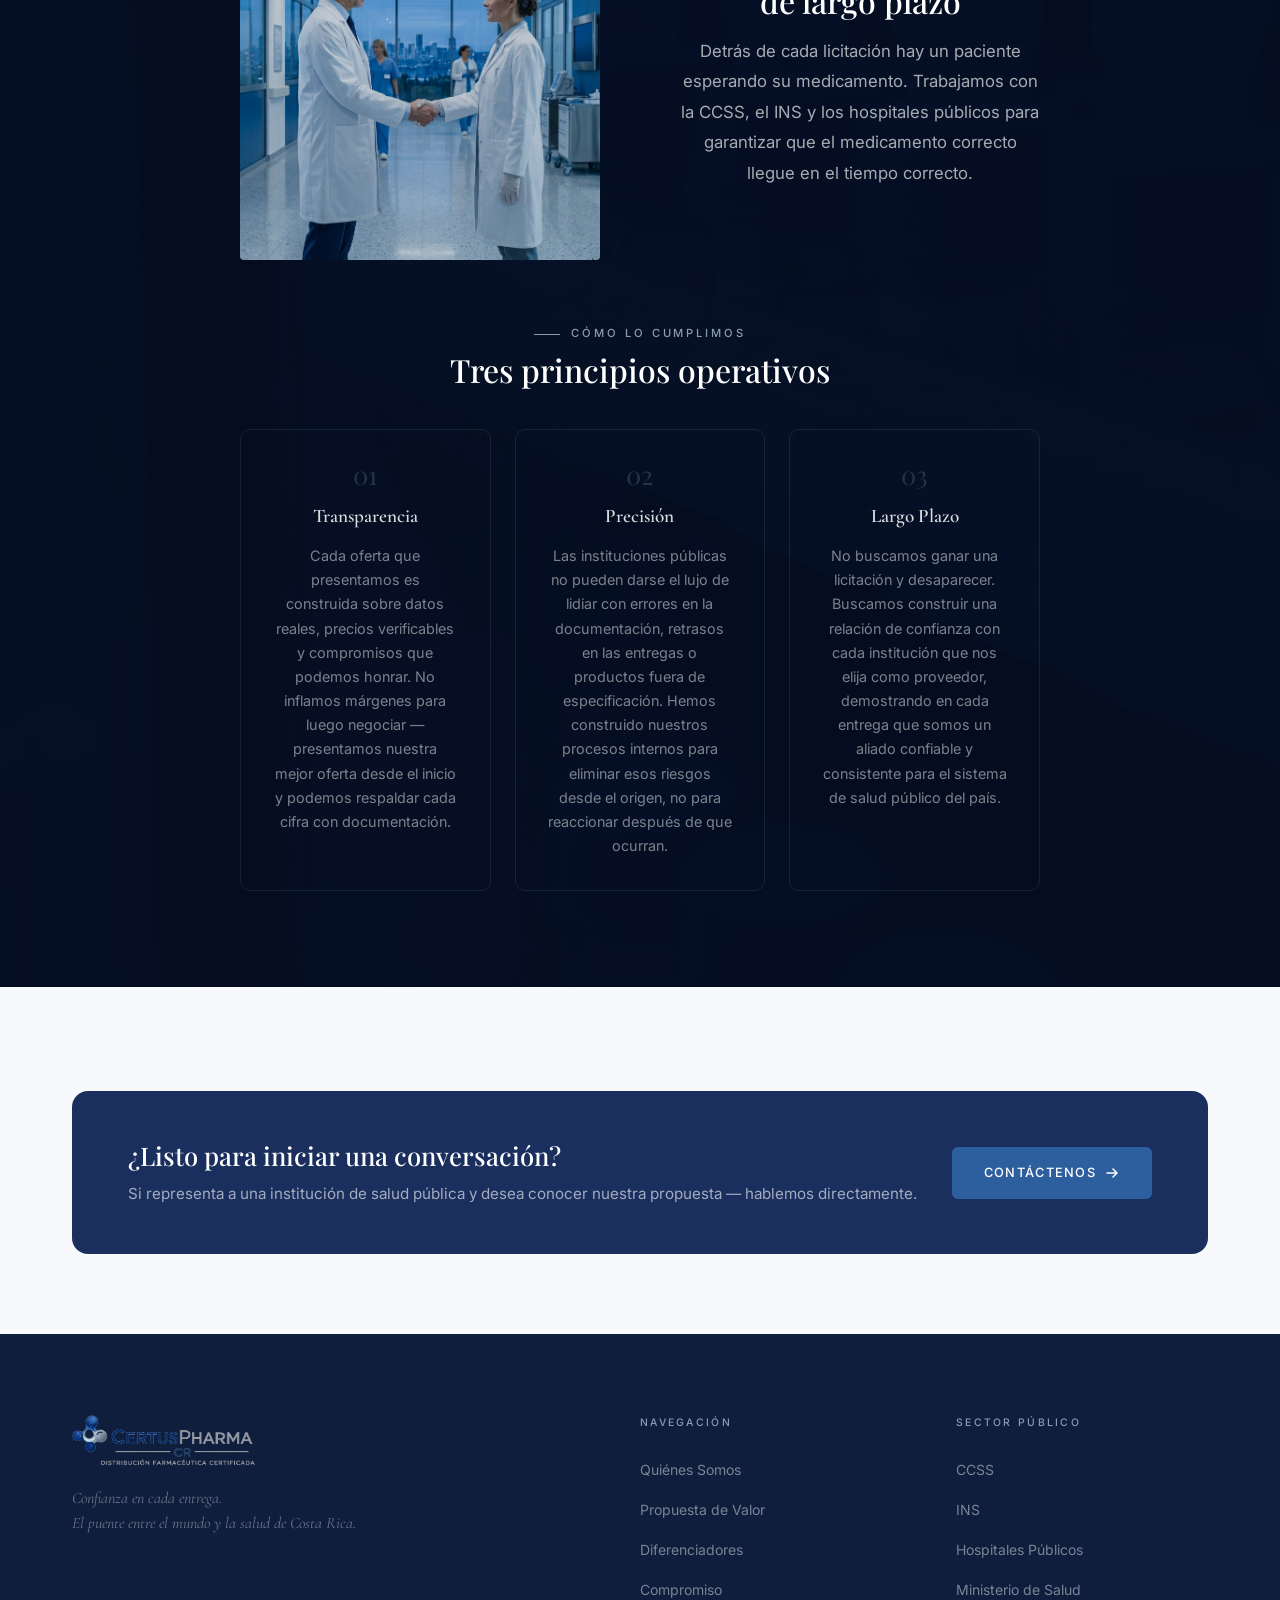
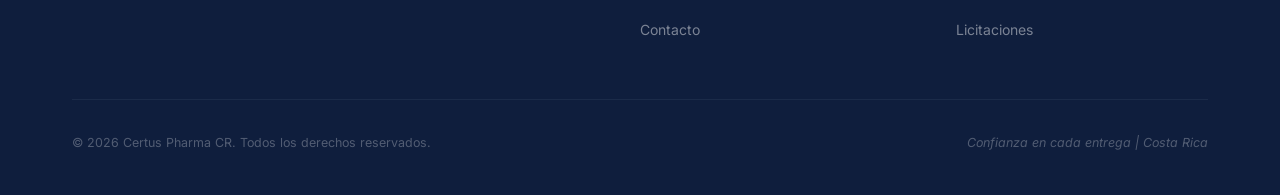
==== commit 21225c4a: "Fix image sizing on desktop and mobile" ====
--- a/compromiso.html
+++ b/compromiso.html
@@ -8,7 +8,7 @@
     <link rel="preconnect" href="https://fonts.googleapis.com">
     <link rel="preconnect" href="https://fonts.gstatic.com" crossorigin>
     <link href="https://fonts.googleapis.com/css2?family=Playfair+Display:ital,wght@0,400;0,500;0,600;0,700;1,400;1,500&family=Cormorant+Garamond:ital,wght@0,300;0,400;0,500;0,600;1,300;1,400&family=Inter:wght@300;400;500;600&display=swap" rel="stylesheet">
-    <link rel="stylesheet" href="css/style.css?v=34">
+    <link rel="stylesheet" href="css/style.css?v=36">
 </head>
 <body>
 
@@ -113,14 +113,10 @@
                         <span class="commitment__tag">Licitaciones Institucionales</span>
                     </div>
 
-                    <div style="display:grid;grid-template-columns:1fr 1fr;
-gap:4rem;align-items:center;margin-top:4rem;">
+                    <div class="about__grid" style="margin-top:4rem;align-items:stretch;">
                         <img src="images/handshake_doctors.png"
                              alt="Alianza con instituciones de salud pública"
-                             style="width:100%;height:360px;
-                             object-fit:cover;display:block;
-                             border-radius:4px;
-                             opacity:0.85;">
+                             style="width:100%;height:100%;min-height:360px;object-fit:cover;display:block;border-radius:4px;opacity:0.85;">
                         <div>
                             <p class="label label--light">Alianza Estratégica</p>
                             <h2 style="color:var(--color-white);
@@ -225,6 +221,6 @@
         </div>
     </footer>
 
-    <script src="js/main.js?v=34"></script>
+    <script src="js/main.js?v=36"></script>
 </body>
 </html>
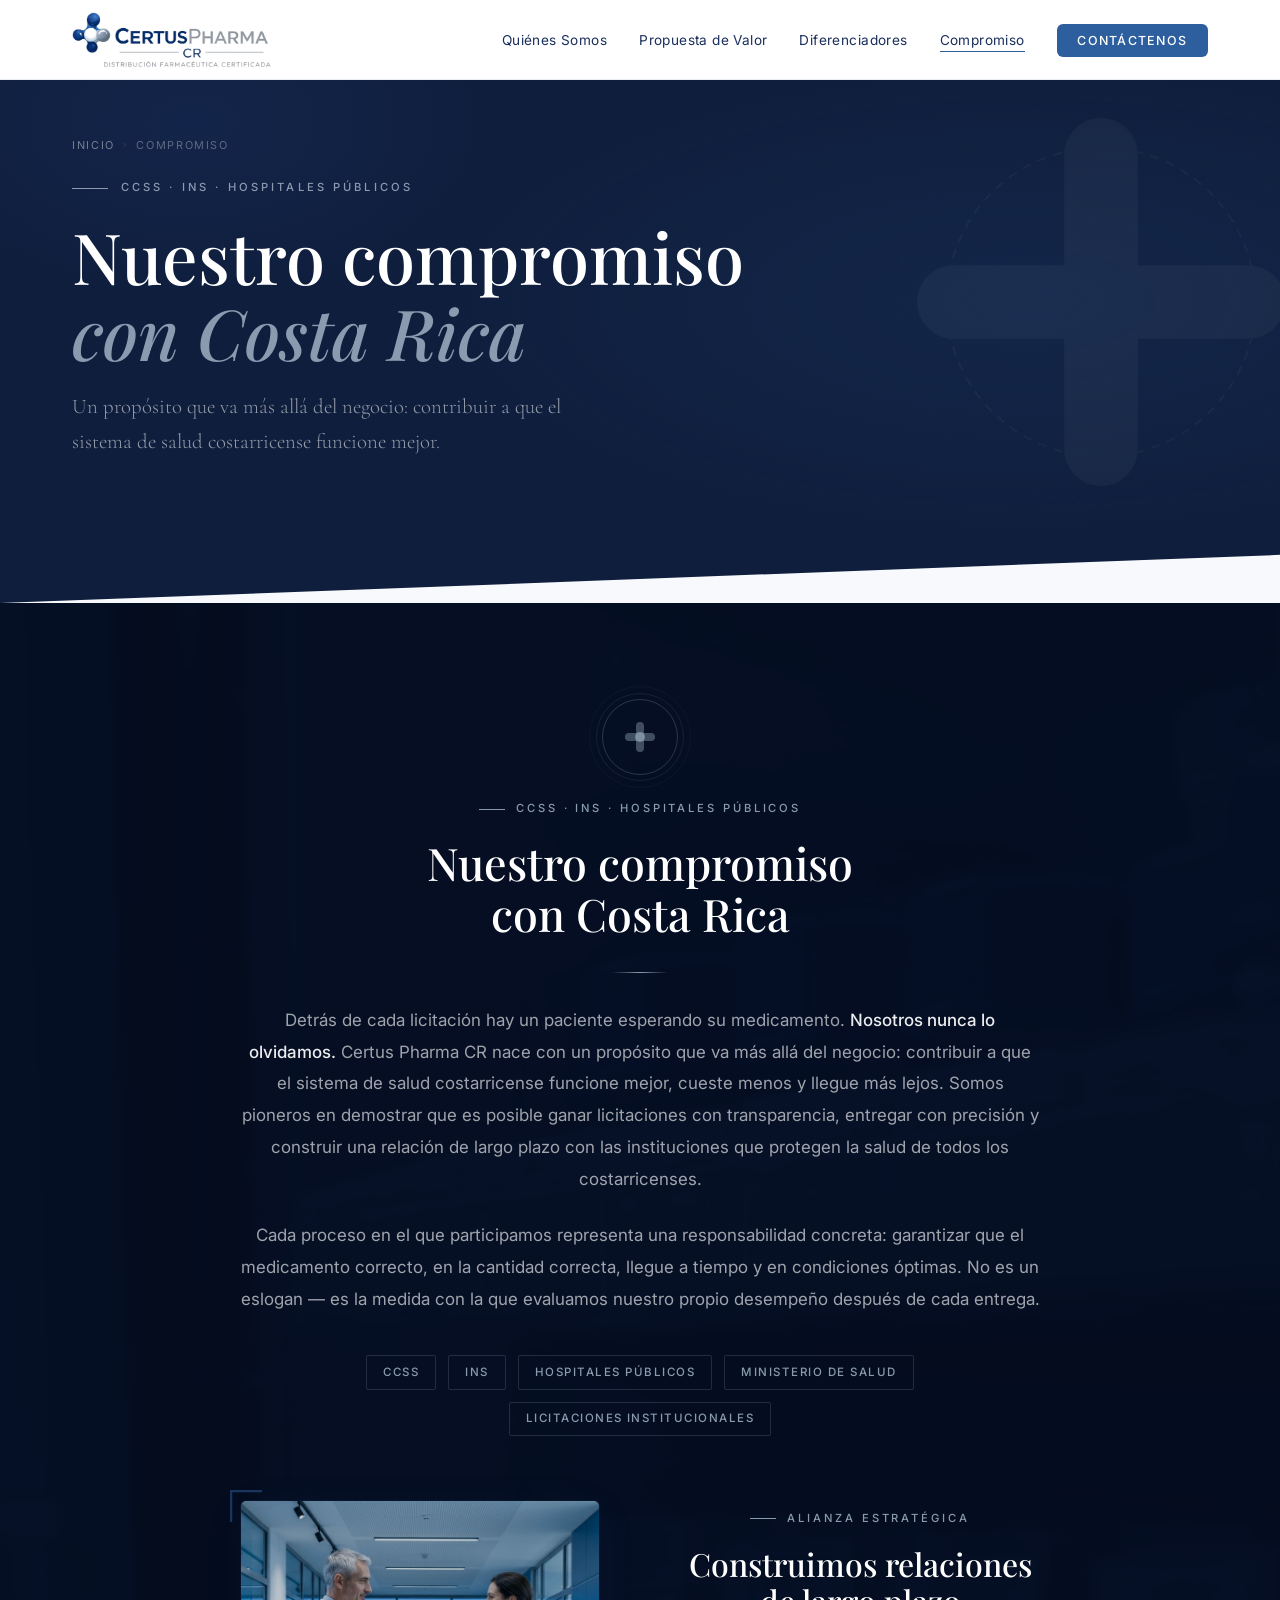
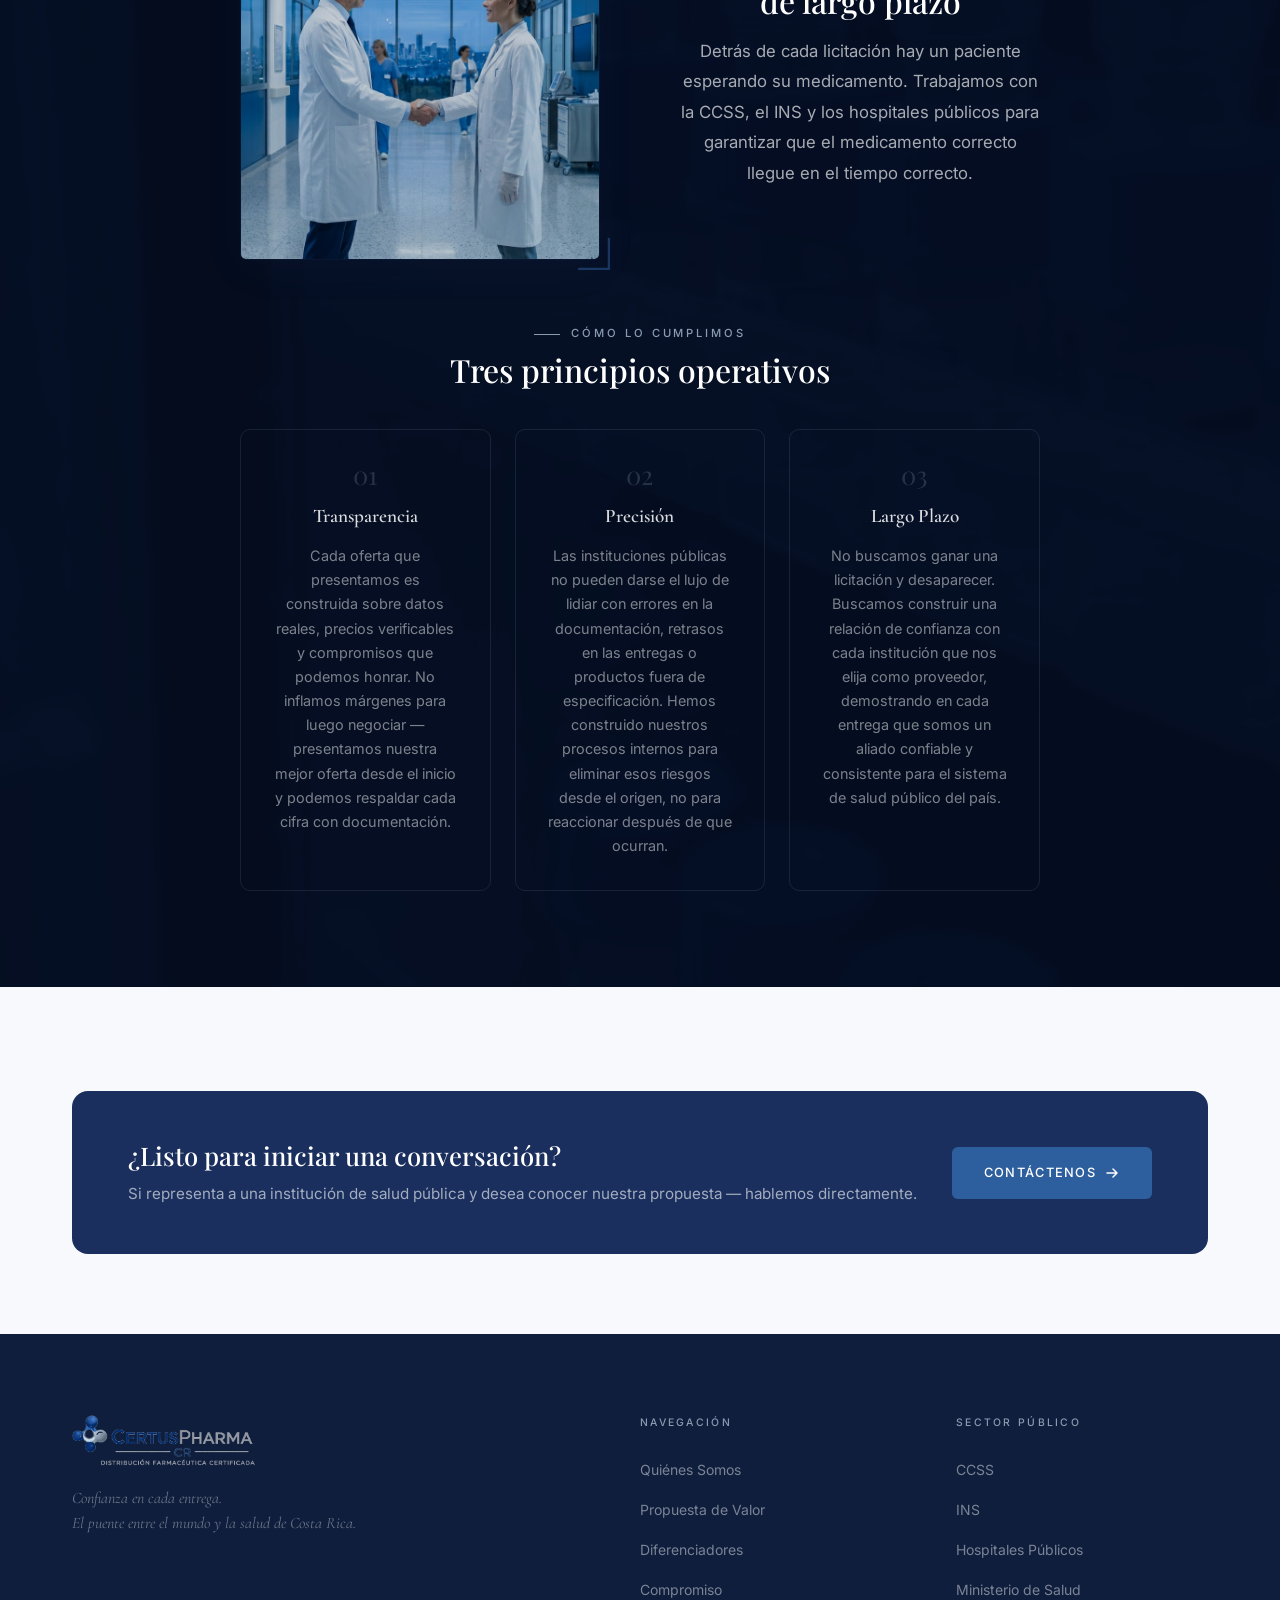
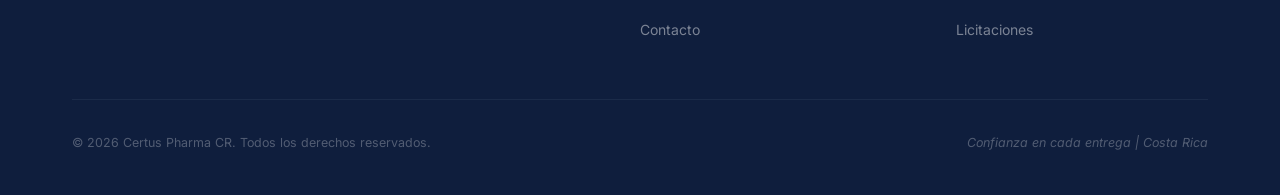
==== commit feed9b09: "Add corner brackets to images, fix alignment, improve diferenciadores content" ====
--- a/compromiso.html
+++ b/compromiso.html
@@ -8,7 +8,7 @@
     <link rel="preconnect" href="https://fonts.googleapis.com">
     <link rel="preconnect" href="https://fonts.gstatic.com" crossorigin>
     <link href="https://fonts.googleapis.com/css2?family=Playfair+Display:ital,wght@0,400;0,500;0,600;0,700;1,400;1,500&family=Cormorant+Garamond:ital,wght@0,300;0,400;0,500;0,600;1,300;1,400&family=Inter:wght@300;400;500;600&display=swap" rel="stylesheet">
-    <link rel="stylesheet" href="css/style.css?v=36">
+    <link rel="stylesheet" href="css/style.css?v=40">
 </head>
 <body>
 
@@ -113,10 +113,18 @@
                         <span class="commitment__tag">Licitaciones Institucionales</span>
                     </div>
 
-                    <div class="about__grid" style="margin-top:4rem;align-items:stretch;">
-                        <img src="images/handshake_doctors.png"
-                             alt="Alianza con instituciones de salud pública"
-                             style="width:100%;height:100%;min-height:360px;object-fit:cover;display:block;border-radius:4px;opacity:0.85;">
+                    <div class="about__grid" style="margin-top:4rem;align-items:flex-start;">
+                        <div style="position:relative;display:block;overflow:visible;">
+                            <svg style="position:absolute;top:-10px;left:-10px;opacity:0.5;pointer-events:none;z-index:2;" width="32" height="32" viewBox="0 0 32 32" fill="none">
+                                <path d="M1 31 L1 1 L31 1" stroke="#2D5F9E" stroke-width="2.5" stroke-linecap="round"/>
+                            </svg>
+                            <img src="images/handshake_doctors.png"
+                                 alt="Alianza con instituciones de salud pública"
+                                 style="width:100%;height:100%;min-height:360px;object-fit:cover;display:block;border-radius:6px;box-shadow:0 8px 40px rgba(26,47,94,0.14),0 2px 12px rgba(26,47,94,0.08);border:1px solid rgba(45,95,158,0.12);opacity:0.85;">
+                            <svg style="position:absolute;bottom:-10px;right:-10px;opacity:0.5;pointer-events:none;z-index:2;" width="32" height="32" viewBox="0 0 32 32" fill="none">
+                                <path d="M31 1 L31 31 L1 31" stroke="#2D5F9E" stroke-width="2.5" stroke-linecap="round"/>
+                            </svg>
+                        </div>
                         <div>
                             <p class="label label--light">Alianza Estratégica</p>
                             <h2 style="color:var(--color-white);
@@ -221,6 +229,6 @@
         </div>
     </footer>
 
-    <script src="js/main.js?v=36"></script>
+    <script src="js/main.js?v=40"></script>
 </body>
 </html>
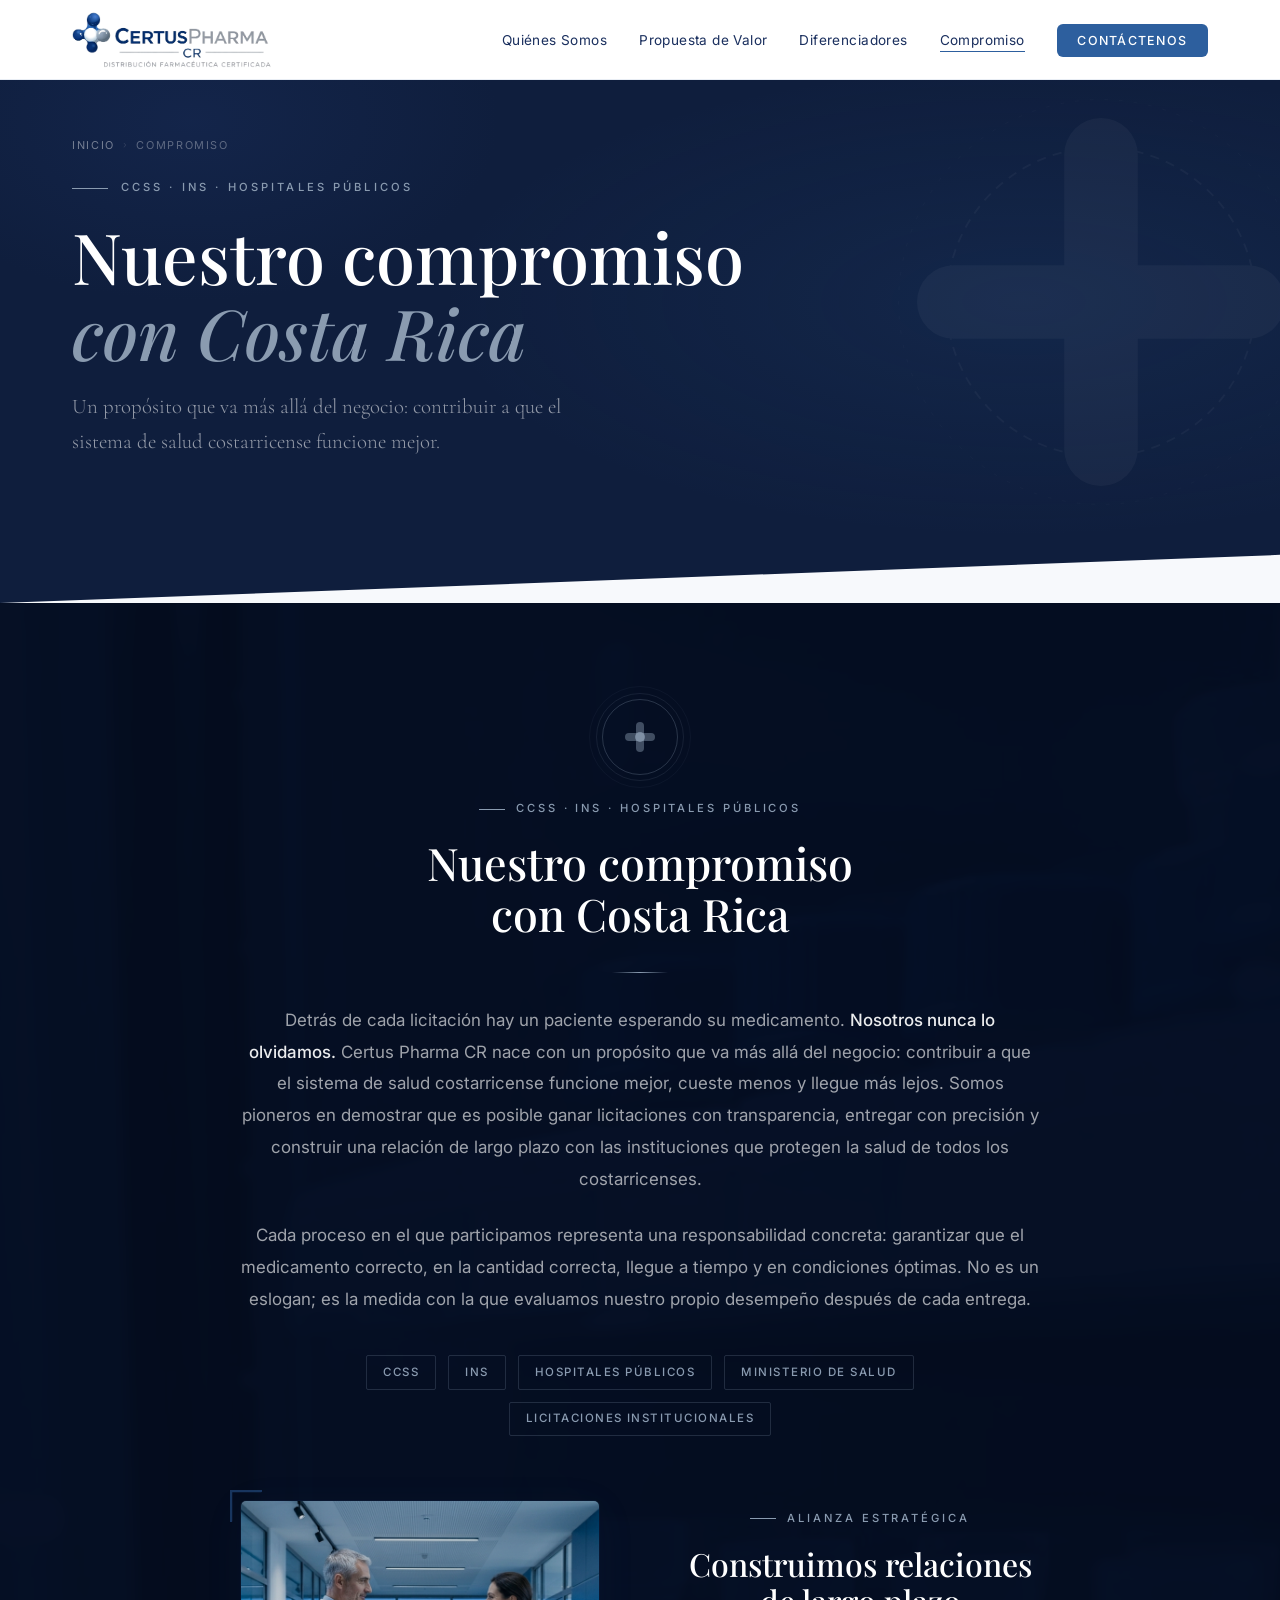
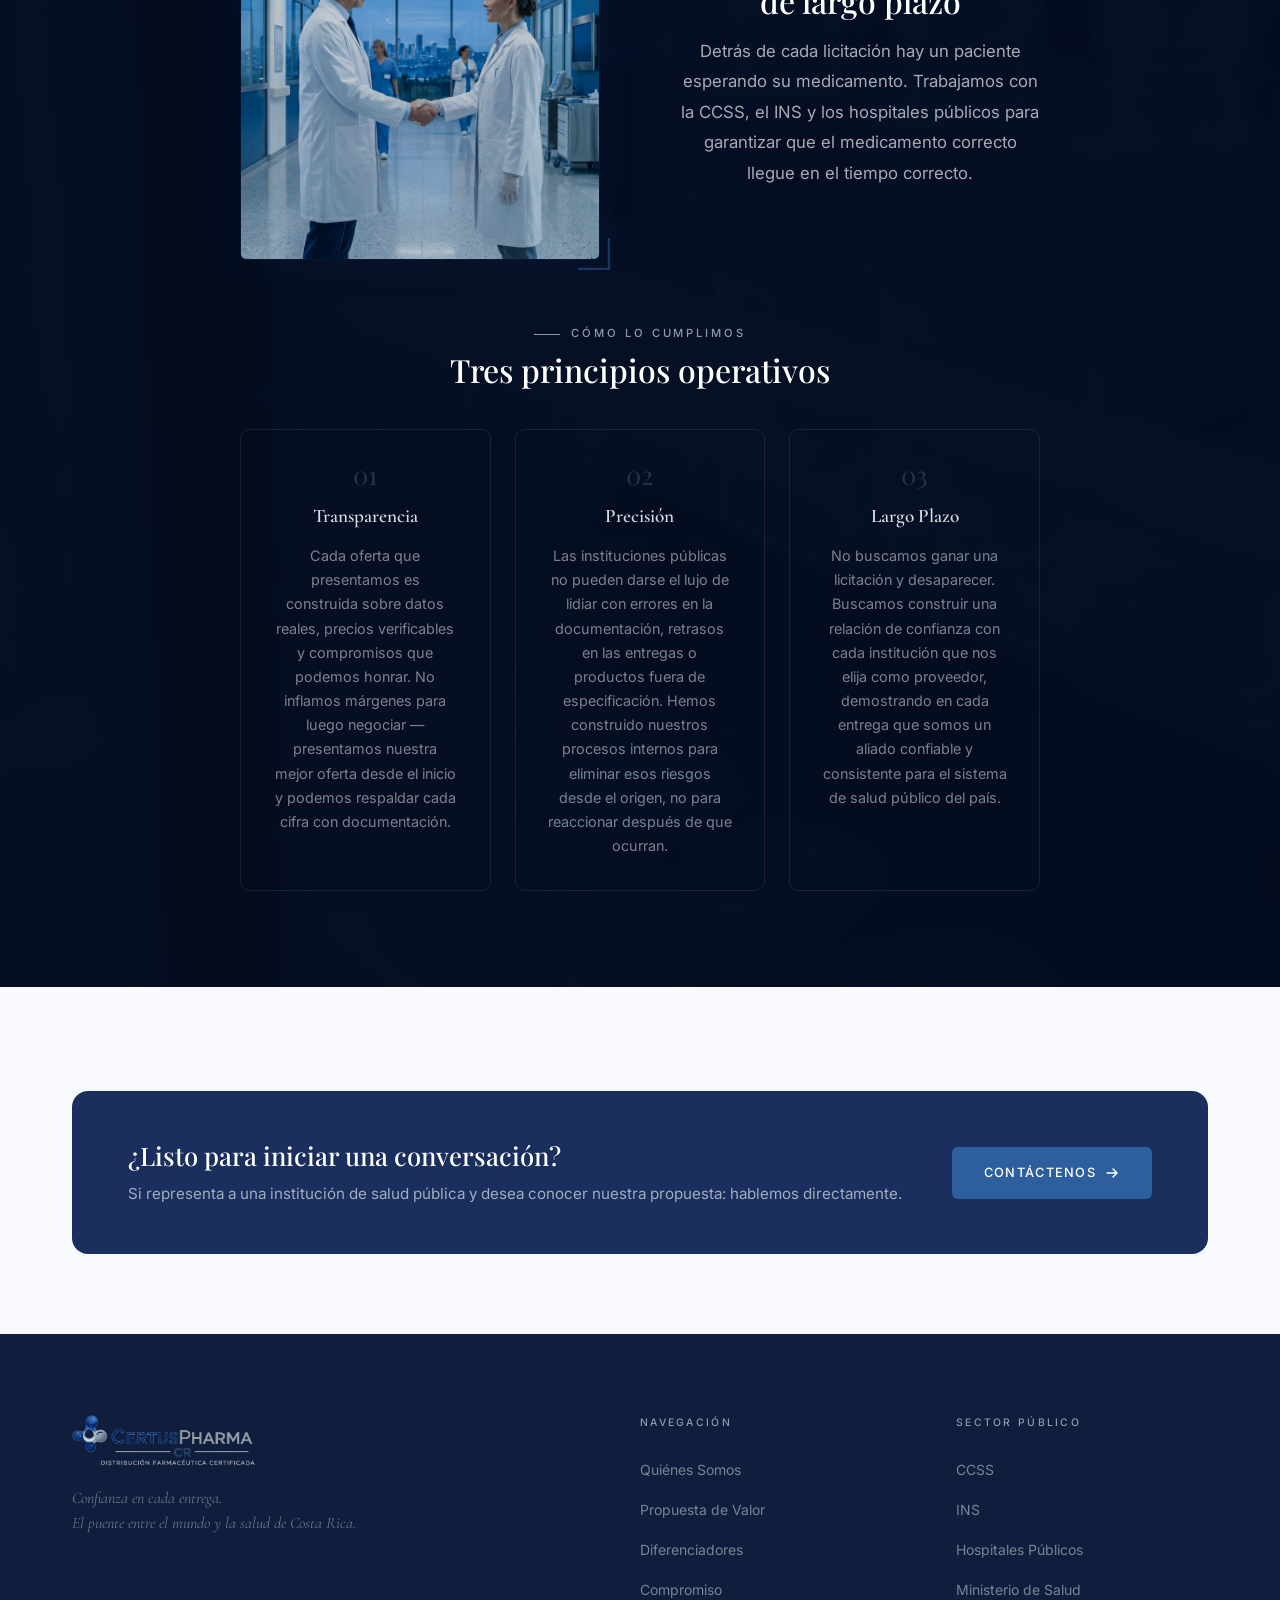
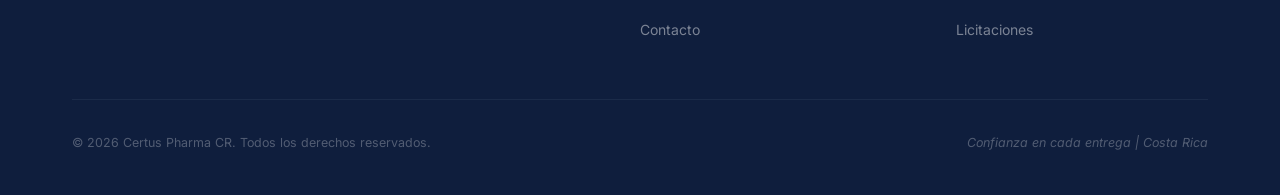
==== commit 9fef71ea: "Add FAQ, triangle animation, corner brackets, new images" ====
--- a/compromiso.html
+++ b/compromiso.html
@@ -4,11 +4,11 @@
     <meta charset="UTF-8">
     <meta name="viewport" content="width=device-width, initial-scale=1.0">
     <title>Compromiso con Costa Rica | Certus Pharma CR</title>
-    <meta name="description" content="El compromiso de Certus Pharma CR con el sistema de salud público costarricense — CCSS, INS y hospitales públicos. Transparencia, precisión y relaciones de largo plazo.">
+    <meta name="description" content="El compromiso de Certus Pharma CR con el sistema de salud público costarricense: CCSS, INS y hospitales públicos. Transparencia, precisión y relaciones de largo plazo.">
     <link rel="preconnect" href="https://fonts.googleapis.com">
     <link rel="preconnect" href="https://fonts.gstatic.com" crossorigin>
     <link href="https://fonts.googleapis.com/css2?family=Playfair+Display:ital,wght@0,400;0,500;0,600;0,700;1,400;1,500&family=Cormorant+Garamond:ital,wght@0,300;0,400;0,500;0,600;1,300;1,400&family=Inter:wght@300;400;500;600&display=swap" rel="stylesheet">
-    <link rel="stylesheet" href="css/style.css?v=40">
+    <link rel="stylesheet" href="css/style.css?v=54">
 </head>
 <body>
 
@@ -18,7 +18,11 @@
             <div class="container">
                 <div class="nav__inner">
                     <a href="index.html" class="nav__logo" aria-label="Certus Pharma CR — Inicio">
-                        <img src="images/certus_logo.png" alt="Certus Pharma CR" class="nav__logo-img">
+                        <img src="images/certus_logo.png" alt="Certus Pharma CR" class="nav__logo-img"
+                             style="transition: transform 0.3s ease; cursor: pointer;"
+                             onmouseenter="this.style.transform='scale(1.08)'"
+                             onmouseleave="this.style.transform='scale(1)'"
+                        >
                     </a>
                     <ul class="nav__menu" role="list">
                         <li><a href="quienes-somos.html"   class="nav__link">Quiénes Somos</a></li>
@@ -102,7 +106,7 @@
                     </p>
 
                     <p class="commitment__body" style="margin-top:-1rem;">
-                        Cada proceso en el que participamos representa una responsabilidad concreta: garantizar que el medicamento correcto, en la cantidad correcta, llegue a tiempo y en condiciones óptimas. No es un eslogan — es la medida con la que evaluamos nuestro propio desempeño después de cada entrega.
+                        Cada proceso en el que participamos representa una responsabilidad concreta: garantizar que el medicamento correcto, en la cantidad correcta, llegue a tiempo y en condiciones óptimas. No es un eslogan; es la medida con la que evaluamos nuestro propio desempeño después de cada entrega.
                     </p>
 
                     <div class="commitment__tags">
@@ -176,7 +180,7 @@
                 <div class="home-cta">
                     <div class="home-cta__text">
                         <h3>¿Listo para iniciar una conversación?</h3>
-                        <p>Si representa a una institución de salud pública y desea conocer nuestra propuesta — hablemos directamente.</p>
+                        <p>Si representa a una institución de salud pública y desea conocer nuestra propuesta: hablemos directamente.</p>
                     </div>
                     <a href="contacto.html" class="btn btn--primary">
                         Contáctenos
@@ -229,6 +233,6 @@
         </div>
     </footer>
 
-    <script src="js/main.js?v=40"></script>
+    <script src="js/main.js?v=54"></script>
 </body>
 </html>
